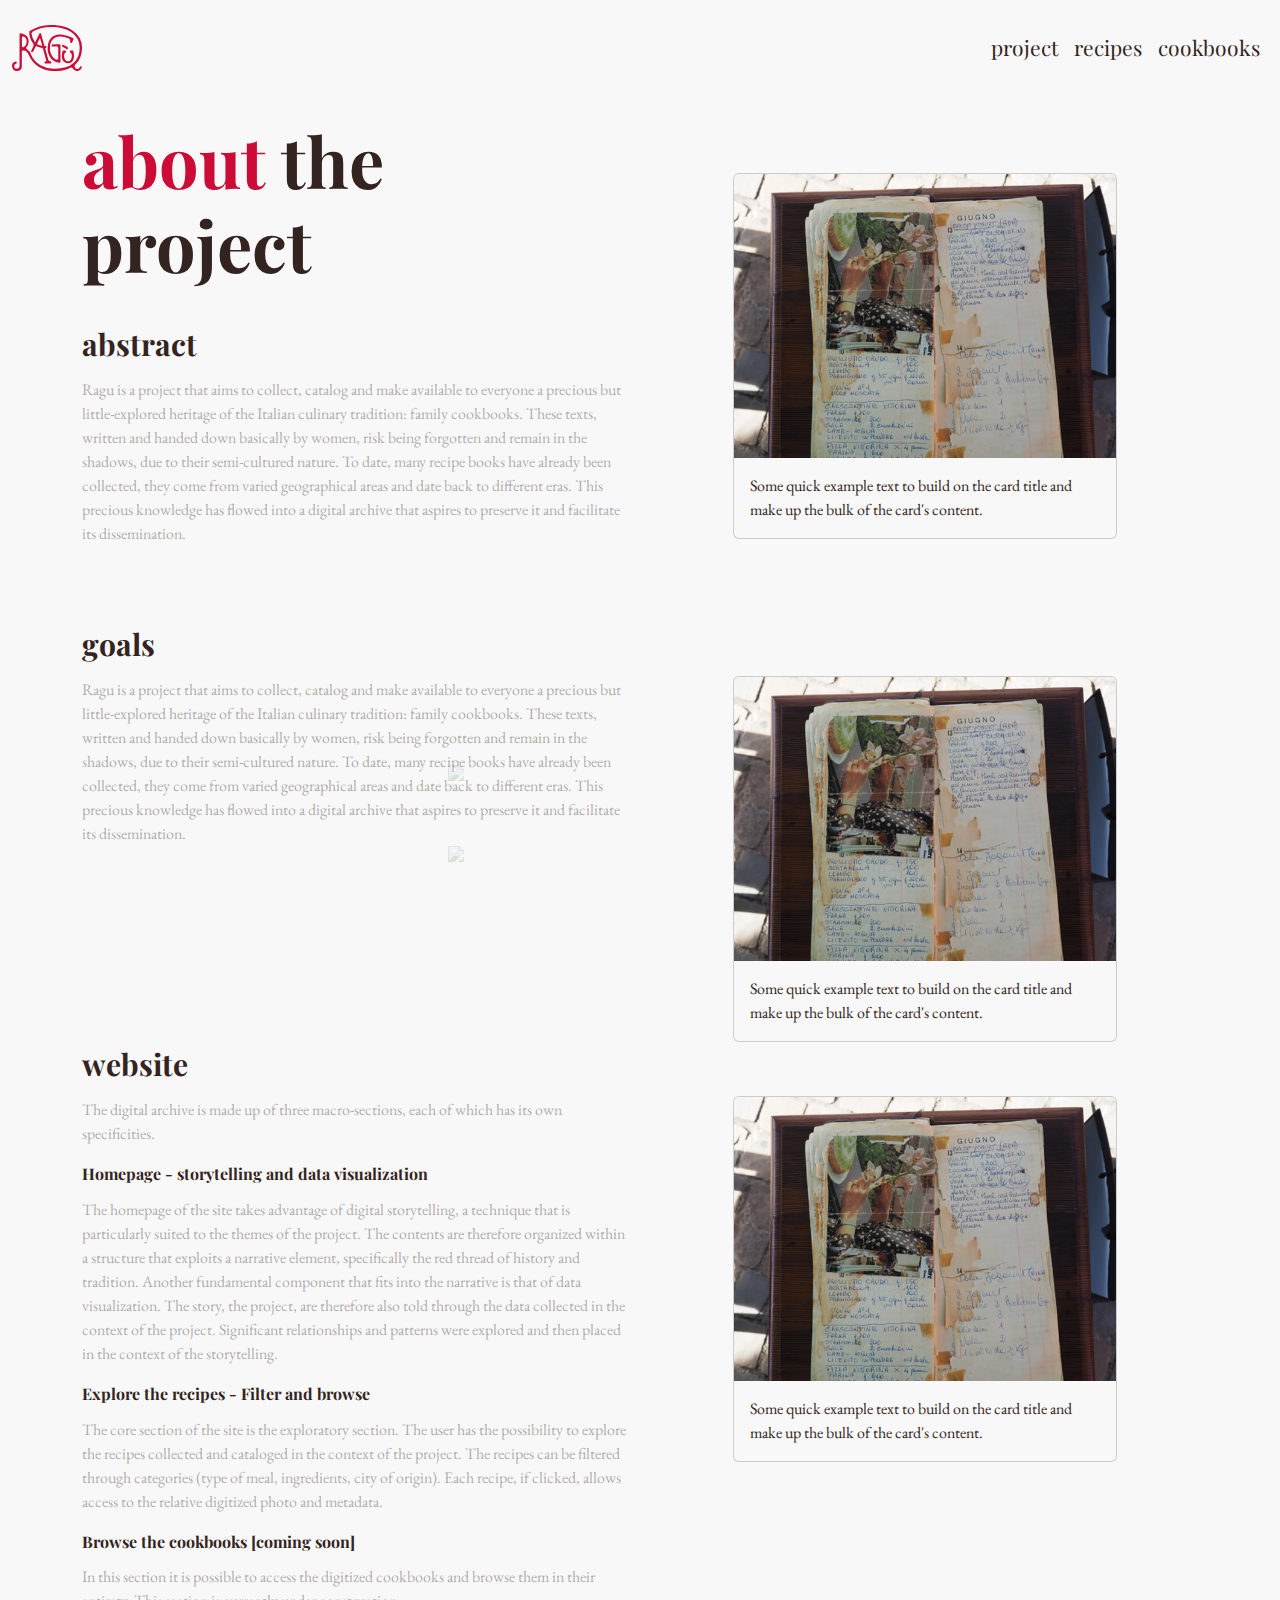
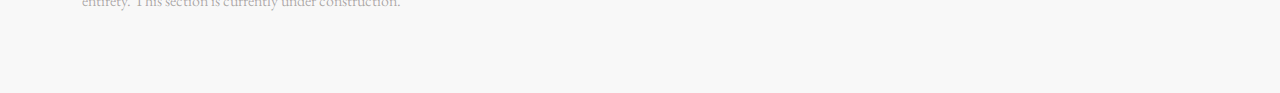
==== html/about.html @ 9c7a8429 "percorsi corretti" ====
<!DOCTYPE html>
<html lang="en">

<head>
    <meta charset="UTF-8">
    <meta http-equiv="X-UA-Compatible" content="IE=edge">
    <meta name="viewport" content="width=device-width, initial-scale=1.0">
    <title>Ragu - Reti e Archivi del Gusto</title>
    <link rel="stylesheet" href="https://cdnjs.cloudflare.com/ajax/libs/font-awesome/6.3.0/css/all.min.css">
    <link rel="stylesheet" href="../css/bootstrap.min.css">
    <link rel="stylesheet" href="../css/style.css">
    <script src="/script/bootstrap.min.js"></script>
    <script src="https://cdn.amcharts.com/lib/5/index.js"></script>
    <script src="https://cdn.amcharts.com/lib/5/xy.js"></script>
    <script src="https://cdn.amcharts.com/lib/5/themes/Animated.js"></script>
    <script src="https://cdn.amcharts.com/lib/5/percent.js"></script>
    <script src="https://cdn.amcharts.com/lib/5/hierarchy.js"></script>
    <script src="https://cdn.amcharts.com/lib/5/map.js"></script>
    <script src="https://cdn.amcharts.com/lib/5/geodata/worldLow.js"></script>
    <script src="https://www.amcharts.com/lib/4/core.js"></script>
    <script src="https://www.amcharts.com/lib/4/maps.js"></script>
    <script src="https://www.amcharts.com/lib/4/geodata/worldLow.js"></script>
    <script src="https://www.amcharts.com/lib/4/themes/animated.js"></script>
    <script src="https://code.jquery.com/jquery-3.3.1.min.js"></script>





</head>

<body>
    <header>
        <div class="container-fluid p-0">
            <nav class="navbar navbar-expand-lg ">
                <div class="container-fluid">
                    <a class="navbar-brand" href="../index.html"><img src="../photos/ragu_logo.svg"
                            style="width:70px;"></a>
                    <button class="navbar-toggler" type="button" data-bs-toggle="collapse" data-bs-target="#navbarNav"
                        aria-controls="navbarNav" aria-expanded="false" aria-label="Toggle navigation">
                        <span class="navbar-toggler-icon"></span>
                    </button>

                    <div class="collapse navbar-collapse justify-content-end" id="navbarNav">
                        <ul class="navbar-nav mr-auto">
                            <li class="nav-item">
                                <a class="nav-link" href="../html/about.html">project</a>
                            </li>
                            <li class="nav-item">
                                <a class="nav-link" href="../html/recipes.html">recipes</a>
                            </li>
                            <li class="nav-item">
                                <a class="nav-link" href="../html/cookbooks.html">cookbooks</a>
                            </li>
                        </ul>
                    </div>
                </div>
            </nav>
        </div>
    </header>

    <section id="dishes" class="section_about1">
        <div class="container text-left">
            <div class="row">
                <img id="macchia_dishes" src="photos/macchia_dishes.svg">
                <div class="col-xl-6 col-md-12 col-sm-12 text-dishes">
                    <h6 id="h6_about"><span class="red-highlight italic">about</span>
                        the project
                    </h6>
                    <h7 id="h7_about">abstract</h7>
                    <div class="par par-ingredients-4">

                        <p id="about_p" class="reveal">Ragu is a project that aims to collect, catalog and make
                            available to everyone
                            a precious but little-explored heritage of the Italian culinary tradition: family cookbooks.
                            These texts, written and handed down basically by women, risk being forgotten and remain in
                            the shadows, due to their semi-cultured nature. To date, many recipe books have already been
                            collected, they come from varied geographical areas and date back to different eras. This
                            precious knowledge has flowed into a digital archive that aspires to preserve it and
                            facilitate its dissemination.</p>

                    </div>

                </div>
                <div class="col-xl-6 col-md-12 col-sm-12 dishes-title">
                    <div class="card" style="width: 24rem;">
                        <img class="card-img-top" src="../photos/scatolone_about.png" alt="Card image cap">
                        <div class="card-body">
                            <p class="card-text">Some quick example text to build on the card title and make up the bulk
                                of the card's content.</p>
                        </div>
                    </div>
                    <img id="macchia_woman" src="photos/macchia_woman.svg">
                    <img id="macchia_fine" src="photos/macchia_fine.svg">
                </div>
            </div>
        </div>
    </section>

    <section id="section_about2" class="section_about2">
        <div class="container text-left">
            <div class="row">
                <img id="macchia_dishes" src="photos/macchia_dishes.svg">
                <div class="col-xl-6 col-md-12 col-sm-12 text-dishes">
                    <h7 id="h7_about">goals</h7>
                    <div class="par par-ingredients-4">

                        <p id="about_p" class="reveal">Ragu is a project that aims to collect, catalog and make
                            available to everyone
                            a precious but little-explored heritage of the Italian culinary tradition: family cookbooks.
                            These texts, written and handed down basically by women, risk being forgotten and remain in
                            the shadows, due to their semi-cultured nature. To date, many recipe books have already been
                            collected, they come from varied geographical areas and date back to different eras. This
                            precious knowledge has flowed into a digital archive that aspires to preserve it and
                            facilitate its dissemination.</p>


                    </div>

                </div>
                <div class="col-xl-6 col-md-12 col-sm-12 dishes-title">
                    <div class="card" style="width: 24rem;">
                        <img class="card-img-top" src="../photos/scatolone_about.png" alt="Card image cap">
                        <div class="card-body">
                            <p class="card-text">Some quick example text to build on the card title and make up the bulk
                                of the card's content.</p>
                        </div>
                    </div>
                    <img id="macchia_woman" src="photos/macchia_woman.svg">
                    <img id="macchia_fine" src="photos/macchia_fine.svg">
                </div>
            </div>
        </div>
    </section>

    <section id="section_about3" class="section_about3">
        <div class="container text-left">
            <div class="row">
                <img id="macchia_dishes" src="photos/macchia_dishes.svg">
                <div class="col-xl-6 col-md-12 col-sm-12 text-dishes">
                    <h7 id="h7_about">website</h7>
                    <div class="par par-ingredients-4">
                        <p id="about_p" class="reveal">The digital archive is made up of three macro-sections, each of
                            which has its own specificities.</p>
                        <h7 id="h7_par">Homepage - storytelling and data visualization
                        </h7>
                        <p id="about_p" class="reveal">The homepage of the site takes advantage of digital storytelling,
                            a technique that is particularly suited to the themes of the project. The contents are
                            therefore organized within a structure that exploits a narrative element, specifically the
                            red thread of history and tradition. Another fundamental component that fits into the
                            narrative is that of data visualization. The story, the project, are therefore also told
                            through the data collected in the context of the project. Significant relationships and
                            patterns were explored and then placed in the context of the storytelling.
                        </p>
                        <h7 id="h7_par">Explore the recipes - Filter and browse

                        </h7>
                        <p id="about_p" class="reveal">The core section of the site is the exploratory section. The user
                            has the possibility to explore the recipes collected and cataloged in the context of the
                            project. The recipes can be filtered through categories (type of meal, ingredients, city of
                            origin). Each recipe, if clicked, allows access to the relative digitized photo and
                            metadata.


                        </p>
                        <h7 id="h7_par">Browse the cookbooks [coming soon]

                        </h7>
                        <p id="about_p" class="reveal">In this section it is possible to access the digitized cookbooks
                            and browse them in their entirety. This section is currently under construction.
                        </p>
                    </div>

                </div>
                <div class="col-xl-6 col-md-12 col-sm-12 dishes-title">
                    <div class="card" style="width: 24rem;">
                        <img class="card-img-top" src="../photos/scatolone_about.png" alt="Card image cap">
                        <div class="card-body">
                            <p class="card-text">Some quick example text to build on the card title and make up the bulk
                                of the card's content.</p>
                        </div>
                    </div>
                    <img id="macchia_woman" src="photos/macchia_woman.svg">
                    <img id="macchia_fine" src="photos/macchia_fine.svg">
                </div>
            </div>
        </div>
    </section>



</body>

</html>
---- css/style.css ----
@font-face {
    font-family: "Playfair";
    src: url(../fonts/PlayfairDisplay-VariableFont_wght.ttf);
}

@font-face {
    font-family: "Garamond";
    src: url(../fonts/EBGaramond-VariableFont_wght.ttf);
}




* {
    box-sizing: border-box;
}


/* root, header, body */

header,
section {
    overflow-x: hidden;
}

:root {
    --colorbg: #f8f8f8;
    --base-text: #332421;
    --red-text: #cc0b36;
    --light-grey: #949494;
}

body {
    background-color: var(--colorbg);
    overflow-x: hidden;
}

a#expl_brow {
    font-family: "Playfair";
    text-decoration: none;
    font-size: 70px;
    color: var(--base-text);
    font-weight: bolder;
    line-height: 1;
    cursor: pointer;
    z-index: 10000;
}

a#expl_brow:hover {
    color: var(--red-text);

}

li#expl {

    text-align: right;
}

li#expl.explore_class {
    padding-bottom: 20%;

}


/* Cookbooks and recipes images/buttons on the right */

.img-cokbooks-recipes .cookbooks {
    width: 60%;
    display: flex;
    flex-direction: column;
    padding-bottom: 25%;
    transition: transform .2s;
    animation: fadeInRight 1.5s ease-in-out;
}

.img-cokbooks-recipes .cookbooks:hover {
    transform: scale(1.1);
}

.img-cokbooks-recipes .recipes {
    width: 56%;
    right: 25%;
    flex-direction: column;
    padding-bottom: 25%;
    transition: transform .2s;
    display: flex;
    margin-left: 4%;
    animation: fadeInRight 1.5s ease-in-out;
}

.img-cokbooks-recipes .recipes:hover {
    transform: scale(1.1);
}

.img-cokbooks-recipes {

    padding-top: 20%;
    position: absolute;
    left: 91%;
    z-index: 1001;

}

@keyframes fadeInRight {
    from {
        opacity: 0;
        transform: translateX(600px);
    }

    to {
        opacity: 1;
    }
}

@keyframes fadeInLeft {
    0% {
        opacity: 0;
        transform: translateX(-600px);
    }

    100% {
        opacity: 1;
        transform: translateX(0);
    }
}

#chartdiv {
    width: 100%;
    height: 500px;
    font-size: 9px;
    background-color: #f8f8f8;
    border: 1px solid #332421;


}

.reveal .chart_pos {
    padding-top: 10%;
}

#chart-par {
    padding-top: 5%;
    color: #cc0b36;
    opacity: 0.3;
}

#chartdiv_ingredients {
    width: 100%;
    height: 500px;
    font-size: 12px;
    /*background-color: #f8f8f8;*/
    /*border: 1px solid #cc0b36;*/




}

#chartdiv_pie {
    width: 80%;
    height: 300px;
    font-size: 12px;
    padding: 10%;


}



#chartdiv_map {
    width: 100%;
    background-color: #f8f8f8;
    height: 500px;
    overflow: hidden;
    border: 1px solid #332421;
    z-index: 1001;
    font-size: 12px;

}


canvas {
    z-index: 1001;

}

*/
/*red line and containers properties to allow the svg line scrolling */

.wrapper {
    position: relative;
}

.line-container {
    padding-top: 48%;
    width: 100%;
    height: 100%;
    opacity: 60%;
    text-align: center;

}

.whole-text {
    position: absolute;
    width: 100%;
    height: auto;
    top: 0;
    left: 0;
    z-index: 1001;
}

/* Horizontal Navbar */


.navbar-expand-lg .navbar-nav .nav-link {
    font-family: "Playfair";
    font-size: 21px;
    color: var(--base-text);
}

.navbar-expand-lg .navbar-nav .nav-link:hover {
    font-family: "Playfair";
    font-size: 21px;
    color: var(--red-text);
}

.navbar>.container,
.navbar>.container-fluid,
.navbar>.container-lg,
.navbar>.container-md,
.navbar>.container-sm,
.navbar>.container-xl,
.navbar>.container-xxl {
    position: fixed;
    padding-top: 5em;
    background-color: var(--colorbg);
    z-index: 1002;
}




/* H1, H2, H3, red highlight on titles*/

.h1,
h1 {
    font-family: "Playfair";
    font-size: 100px;
    color: var(--base-text);
    padding-top: 45vh;
    font-weight: bolder;
}

.h1,
h1 .red-highlight {

    color: var(--red-text);

}

.h2,
h2 {
    font-family: "Playfair";
    font-size: 26px;
    color: var(--base-text);
    font-weight: lighter;
    line-height: 1.6;
    padding-bottom: 5%;
}

.h2,
h2 .red-highlight {
    color: var(--red-text);
}

.h3,
h3 {
    font-family: "Playfair";
    font-size: 140%;
    color: var(--base-text);

    font-weight: lighter;
    line-height: 1.6;
}

.h3,
h3 .red-highlight {
    font-family: "Playfair";
    color: var(--red-text);
}

.h6,
h6 .red-highlight {

    color: var(--red-text);

}

ul,
#list_expl {

    list-style-type: none;
    padding-left: 30%;

}




/* Sections */

.home-title {
    padding-bottom: 25%;
}

h1#fadein.comingsoon.fade-in {
    font-size: 200px;
    line-height: 0.6 !important;
    padding: none;
}



#sections {
    transition: margin-left .5s;
}

.text {
    padding-top: 200px;
}

.par {
    font-family: "Garamond";
    color: #1e110f5c;
    font-size: 100%;
}



#sections #sections-opacity .section {
    padding-bottom: 25% !important;
}



#word1,
#word2,
#word3 {
    margin: 3%;
    font-size: 30px;
    font-weight: lighter;
}



/* Counters */


.c-no {
    height: 150px;
}



.counter-Txt {
    text-align: center;
    font-size: 25px;
    font-family: "Playfair";
    color: #cc0b36;

}

.counter-Txt span {
    display: block;
    font-size: 60px;
    color: #cc0b36;

}

@media(min-width:320px) and (max-width:767px) {

    input[type="checkbox"] {
        border: 0.75px solid #332421 !important;
        transform: translateY(-0.075em);
        border-radius: none !important;
        display: inline-flex;
        place-content: center;
    }


    input[type="checkbox"]::before {
        content: "";
        width: 0.65em;
        height: 0.65em;
        transform: scale(0);
        transition: 120ms transform ease-in-out;

    }

    input[type="checkbox"]:checked::before {
        transform: scale(1) !important;
    }

    input[type="checkbox"]::before {
        background-color: #332421;
    }

    label {
        padding-left: 3%;
        vertical-align: center;
    }


    .c-no {
        height: 100%;
    }

    .counter-Txt {
        margin-top: 35px;
    }

    .margin-bot-35 {
        margin-bottom: 35px;
    }
}

#intro #macchia-caffe {
    width: 30%;
    position: absolute;
    top: 12%;
    left: 35%;
    opacity: 8%;
}

#macchia {
    width: 30%;
    position: absolute;
    top: 20%;
    right: 5%;
    opacity: 8%;
}

#macchia_titolo {
    width: 30%;
    position: absolute;
    top: 35%;
    left: 5%;
    opacity: 8%;
}

#macchia_discover {
    width: 30%;
    position: absolute;
    top: 1%;
    left: 27%;
    opacity: 8%;
    z-index: -1;
}

#macchia_pagina {
    width: 30%;
    position: absolute;
    top: 47%;
    right: 7%;
    opacity: 8%;
    z-index: -1;
}

#macchia_tre {
    width: 30%;
    position: absolute;
    top: 61%;
    left: 7%;
    opacity: 8%;
    z-index: -1;
}

#macchia_dishes {
    width: 30%;
    position: absolute;
    top: 76%;
    right: 7%;
    opacity: 8%;
    z-index: -1;
}

#macchia_woman {
    width: 30%;
    position: absolute;
    top: 85%;
    left: 35%;
    opacity: 8%;
    z-index: -1;
}

#macchia_fine {
    width: 20%;
    position: absolute;
    top: 94%;
    left: 35%;
    opacity: 8%;
    z-index: -1;
}

#dishes_img {
    width: 100%;
}





#first-drawing {
    width: 25%;
    position: absolute;
    top: 90%;
    left: -5%;

}

#second-drawing {
    width: 15%;
    position: relative;
    left: 18%;
    bottom: 60px;
}


#side-drawing {
    width: 20%;
    position: absolute;
    bottom: 58%;
    left: 42%;

}

#dressing-drawing {
    width: 20%;
    position: absolute;
    left: 70%;
    top: 80%;


}

#sauce-drawing {
    width: 18%;
    position: absolute;
    left: 60%;
    top: 45%;
}

#dessert-drawing {
    width: 25%;
    position: absolute;
    left: 60%;
    top: 150%;

}

#beverage-drawing {
    width: 28%;
    position: absolute;
    top: 90%;
    right: 35%;

}




.reveal {
    opacity: 1;
}

/*Sidebar */

#sidebar {
    height: 100%;
    width: 0;
    position: fixed;
    z-index: 10000;
    top: 15%;
    left: 0;
    background-color: none;
    overflow-x: hidden;
    transition: 0.5s;
    padding-top: 60px;
}

#sidebar a {
    padding: 8px 8px 8px 32px;
    text-decoration: none;
    font-family: "Playfair";
    font-size: 40px;
    color: var(--red-text);
    display: block;
    transition: 0.3s;
}

#sidebar a:hover {
    color: var(--base-text);
}

#sidebar .sidebar-menu .closebtn {
    position: absolute;
    top: 0;
    right: 25px;
    font-size: 36px;
    margin-left: 50px;
}

#img-sidebar img {
    width: 3%;
    bottom: 3%;
    left: 1%;
    position: fixed;
    animation: fadeInLeft 1.5s ease-in-out;
    z-index: 1001;

}

/*footer*/



a,
a:hover,
a:focus,
a:active {
    text-decoration: none;
    outline: none;
}

a,
a:active,
a:focus {
    color: var(--base-text);
    text-decoration: none;
    transition-timing-function: ease-in-out;
    -ms-transition-timing-function: ease-in-out;
    -moz-transition-timing-function: ease-in-out;
    -webkit-transition-timing-function: ease-in-out;
    -o-transition-timing-function: ease-in-out;
    transition-duration: .2s;
    -ms-transition-duration: .2s;
    -moz-transition-duration: .2s;
    -webkit-transition-duration: .2s;
    -o-transition-duration: .2s;
}

ul {
    margin: 0;
    padding: 0;
    list-style: none;
}

img {
    max-width: 100%;
    height: auto;
}

section {
    padding: 60px 0;
    /* min-height: 100vh;*/
}





.footer {
    background-color: #cc0b3527;
    padding-top: 80px;
    padding-bottom: 80px;
    box-shadow: rgba(0, 0, 0, 0.19) 0px 10px 20px, rgba(0, 0, 0, 0.23) 0px 6px 6px;
    z-index: 100003;
}




@media only screen and (max-width:768px) {
    .single_footer {
        margin-bottom: 30px;
    }
}

section#ingredients2.section {
    margin-bottom: 60px;
    /* min-height: 100vh;*/
}

section#dishes.section {
    margin-bottom: 80px;
    /* min-height: 100vh;*/
}

.single_footer h4 {
    color: #332421;
    font-family: "Playfair";
    margin-bottom: 25px;
    text-transform: uppercase;
    font-size: 18px;
}

.single_footer h4#title-footer {

    text-transform: none;
    font-weight: bold;
}

.single_footer h4::after {
    content: "";
    display: block;
    height: 2px;
    width: 40px;
    background: #332421;
    margin-top: 20px;
}



.single_footer ul {
    margin: 0;
    padding: 0;
    list-style: none;
}

.single_footer ul #doi {
    margin: 0;
    padding: 0;
    line-height: 36px;

}


.single_footer ul li a {
    color: #332421;
    -webkit-transition: all 0.3s ease 0s;
    transition: all 0.3s ease 0s;
    line-height: 36px;
    font-size: 14px;
}

.single_footer ul li a:hover {
    color: #f8f8f8;
}






/* Animations */


.fade-in {
    animation: fadeIn 4s;
}

/* Filters + Index */

#filter-sidebar-heading {
    padding: 2%;
    color: var(--red-text);
    font-weight: bold;
    margin-bottom: 0;
    font-size: 1.7em;
    border-bottom: 2px solid var(--red-text);
}

#filter-sidebar-heading2 {
    padding: 2%;
    color: var(--red-text);
    font-weight: bold;
    margin-bottom: 0;
    font-size: 1.7em;
    border-bottom: 2px solid var(--red-text);
}

section.filter-item-inner {
    padding: 0;
    /* min-height: 100vh;*/
}

h3#h3-compactlist {
    margin-top: 8%;
    margin-bottom: 3%;
    font-size: 18px;
    font-weight: bold;
}

#filter-sidebar {
    float: left;
    width: 25%;
    box-shadow: 5px 10px 18px #888888;
    margin-top: 7%;
    left: 2%;
    padding: 1% 3% 1% 3%;
    position: fixed;
}

div #category {
    overflow-y: scroll;
    height: 100px;
}

div #ingredient {
    overflow-y: scroll;
    height: 100px;
}

div #provenance {
    overflow-y: scroll;
    height: 100px;
}

.btn-light {
    background-color: #cc0b3516;
    border: 1px solid #cc0b3516;
    color: #cc0b36;
    border-radius: 0%;
    text-align: center;
    font-family: "Playfair";
    font-size: 12px;
    margin-top: 5%;
    font-weight: bold;


}

.btn-light:hover {
    background-color: #cc0b36;
}

#btn-compactlist {

    background-color: #8bb0a878;
    border: 1px solid #8bb0a8;
    color: #332421;
    border-radius: 0%;
    text-align: center;
    font-family: "Playfair";
    font-size: 12px;
    margin-top: 5%;
    font-weight: bold;

}

select,
textarea {
    max-width: 100%;
    padding: 0;
    margin: 0;
    font-family: "Playfair";
}


input[type="checkbox"] {
    -webkit-appearance: none;
    border: 1px solid #332421;
    transform: translateY(-0.075em);
    display: inline-flex;
    place-content: center;
}


input[type="checkbox"]::before {
    content: "";
    width: 0.65em;
    height: 0.65em;
    transform: scale(0);
    transition: 120ms transform ease-in-out;

}

input[type="checkbox"]:checked::before {
    transform: scale(0.8);
}

input[type="checkbox"]::before {
    background-color: #332421;
}

label {
    padding-left: 3%;
    vertical-align: center;
}

#list-recipes-filter {
    list-style: circle;
    margin: 2%;
    font-size: 16px;
    font-family: "Garamond";
}

#breadcrumbs-div {
    margin-top: 20%;
    padding: 5%;
    border: 1px solid #33242145;
    background-color: #f8f8f883;
}



#b-place,
#b-ingr,
#b-cat {
    font-size: 12px;
    font-family: "Garamond";
    font-weight: bold;
}

.icon-list {
    font-size: 12px;
    margin-left: 2%;
}



#b-info {
    font-weight: normal;
    font-size: 12px;
    font-family: "Garamond";
    margin-top: 10%;
    border-top: 1px solid #33242145;
    border-bottom: 1px solid #33242145;


}

#b-ingr-span,
#b-place-span,
#b-cat-span {
    font-weight: normal;
    font-style: italic;

}



/*#breadcrumbs {
    margin-top: 10%;
}

#bread_with {
    font-size: 14px;
    font-family: "Garamond";

}*/

#list-recipes-filter a:hover {
    color: #cc0b36;

}

#list-recipes-filter:hover {
    color: #cc0b36;
}

.cf:before,
.cf:after {
    content: " ";
    display: table;
}

.cf:after {
    clear: both;
}

.cf {
    *zoom: 1;
}


/* inline block */

.ib {
    display: -moz-inline-stack;
    display: inline-block;
    zoom: 1;
    *display: inline;
    vertical-align: top;
}

.ib-m {
    display: -moz-inline-stack;
    display: inline-block;
    zoom: 1;
    *display: inline;
    vertical-align: middle;
}


/* ul-reset */

.ul-reset {
    padding-left: 0;
    margin-top: 0;
    margin-bottom: 0;
    list-style: none;
}



.filter-item-inner {
    border-bottom: 1px solid #33242161;
}

.filter-item-inner-heading {
    position: relative;
    padding: 10px;
    padding-right: 30px;
    margin-top: 0;
    margin-bottom: 0;
    font-size: 1em;
    cursor: pointer;
    font-weight: bold;
}

.filter-item-inner-heading.minus:after,
.filter-item-inner-heading.plus:after {
    position: absolute;
    top: 33%;
    right: 7.5%;
    font-size: .6em;
}

.filter-item-inner-heading.minus:after {
    content: "▲";
}

.filter-item-inner-heading.plus:after {
    content: "▼";
}

.filter-attribute-list {
    overflow: hidden;
}

.filter-attribute-list-inner {
    padding: 0 10px 15px;
}

.filter-attribute-item {
    padding-left: 10px;
    margin-top: 5px;
    color: var(--base-text);
    font-family: "Garamond";
}

.filter-attribute-item:first-child {
    margin-top: 0;
}




.letter-container .letter_space,
ol {
    font-family: "Playfair";
    font-size: 70px;
    color: var(--red-text);
    padding-top: 10vh;
    font-weight: bolder;
    cursor: default;

}

.letter-container .letter_space,
ol,
.index_letters {
    border-bottom: 1px solid;
}

#letter-container a {
    font-size: 20px;
    font-weight: lighter;
    display: block;
    padding-left: 5px;
    margin-top: 5px;
    color: var(--base-text);
    font-family: "Garamond";
    text-decoration: none;
}

#letter-container a:hover {
    font-size: 20px;
    padding-left: 10px;
    margin-top: 5px;
    color: var(--red-text);
    font-family: "Garamond";
    text-decoration: none;
    cursor: pointer;
}

.modal-fullscreen .modal-body {
    overflow-y: auto;
    background-color: #e9dfe1
}

.modal-header .btn-close {
    box-shadow: none;

}

img,
#recipe-img {
    width: 70%;
}

#serves-bold {
    font-weight: bold;
}

#preparation-bold {
    font-weight: bold;
}

#cooking-bold {
    font-weight: bold;
}

#about-recipe,
.h2 {
    color: var(--red-text);
    font-size: 38px;
    padding: 0px 0px 0px;
    margin: 0px 0px 0px;
    font-weight: bolder;
    padding-bottom: 5%;

}

.modal-fullscreen .modal-footer,
.modal-fullscreen .modal-header {
    border-radius: 0;
    border-bottom: 1px solid #332421;
    background-color: #e7daca77;

}


#recipe-title,
.h3 {
    font-weight: bolder;
    font-size: 24px;
    line-height: normal;
    padding: 0px 0px 0px;
    margin: 0px 0px 0px;

}


#recipe-subtitle,
#recipe-info,
.h4 {
    font-family: "Playfair";
    font-size: 14px;
    padding-bottom: 4%;
    color: var(--base-text);
    font-weight: lighter;
    /*border-bottom: 1px solid var(--base-text);*/

}

#recipe-container #container-recipe {
    box-shadow: 5px 10px 18px #888888;
    padding: 2% 8% 8% 8%;
    margin-top: 15%;
    margin-right: 10%;
    background-color: #e7daca77;
    ;
    border: 1px solid #332421;
}

#recipe-image {
    text-align: center;
}


#recipe-serves,
#recipe-preparation,
#recipe-cooking,
.h5 {

    font-family: "Playfair";
    font-size: 14px;
    color: var(--base-text);
    font-weight: lighter;
    text-align: center;
    line-height: 1.4;



}



.data-bold {
    font-weight: bold;
}

.data-italic {
    font-style: italic;
}

#ingr-header,
.h5 {
    font-weight: bold;
    font-size: 14px;
    font-family: "Playfair";
    padding-top: 5%;
}

#cook-header,
.h5 {
    font-weight: bold;
    font-size: 14px;
    font-family: "Playfair";
    padding-top: 5%;
}

.info-recipe {
    border-bottom: 1px solid var(--base-text);
    border-top: 1px solid var(--base-text);
    padding-top: 1%;
    text-align: center;
}

#recipe-ingr {
    padding: 2%;
    text-align: center;
}

#ingr-list,
ul {
    font-family: "Playfair";
    list-style-type: disc;
}

ul#ingr-list {
    column-count: 2;
    list-style-type: circle;


}

ul#cook-list {
    column-count: 2;
    list-style-type: circle;


}

#recipe-cook {
    padding: 2%;
    text-align: center;
}



#modal_header_z {
    z-index: 10000 !important;
}

b {
    font-weight: bold;
}

#cook-list,
ul {
    font-family: "Playfair";
    font-size: 14px;


}

#recipe-ingr-photo {
    width: 30%;
}

#recipe-cook-photo {
    width: 25%;
}

.ingredients-recipe {
    border-bottom: 1px solid var(--base-text);
    padding-top: 4%;
    justify-content: center !important;
    padding-bottom: 4%;
}

.cooking-procedure-recipe {
    border-bottom: 1px solid var(--base-text);
    padding-top: 4%;
}



#forgotten-box-img {
    display: none;
}

.section_about1 {
    padding-top: 8%;
}

#section_about2 {
    padding: 0 !important;
}

#section_about3 {
    padding: 0 !important;
    margin-bottom: 5%;
}

#h6_about {
    font-family: "Playfair";
    font-size: 70px;
    color: var(--base-text);
    font-weight: bolder;
    text-align: left;
    padding-bottom: 5%;
}

#h7_about {
    font-family: "Playfair";
    font-size: 30px;
    color: var(--base-text);
    font-weight: bolder;
    text-align: left;
    padding-bottom: 5%;
}

#h7_par {
    font-family: "Playfair";
    font-size: 16px;
    color: var(--base-text);
    font-weight: bolder;
    text-align: left;
    padding-bottom: 5%;
}

#about_p {
    margin-top: 2%;
}

.card {
    width: 28rem;
    margin: auto;
    margin-top: 10%;
    font-family: "Garamond";
    background-color: #f8f8f8;
    color: #332421;
}

/* Keyframes */


@keyframes fadeIn {
    0% {
        opacity: 0;
    }

    100% {
        opacity: 1;
    }
}

@media(min-width:320px) and (max-width:767px) {

    .col-6 {
        flex: 0 0 auto;
        width: 100% !important;
    }

    .img-cokbooks-recipes {
        display: none;
    }

    .navbar-toggler {
        border: none;
        width: 5em;
        box-shadow: none;
    }

    .navbar-toggler-icon {
        width: 2em;
        border: none;
        box-shadow: none !important;
    }


    .h1,
    h1 {
        font-family: "Playfair";
        font-size: 100px;
        color: var(--base-text);
        padding-top: 30vh;
        font-weight: bolder;
        font-size: 70px;
        text-align: right;
        padding-bottom: 20vh;
    }

    .navbar-toggler:focus,
    .navbar-toggler:active,
    .navbar-toggler-icon:focus {
        outline: none;
        box-shadow: none;
    }

    #img-sidebar img {
        width: 10%;
        bottom: 3%;
        left: 5%;
        position: fixed;
        animation: fadeInLeft 1.5s ease-in-out;
    }

    #word1,
    #word2,
    #word3 {
        margin: 3%;
        font-size: 20px;
        font-weight: lighter;
        text-align: left;
    }

    p {
        margin-top: 0;
        margin-bottom: 1rem;
        font-size: 15px;
    }

    .h2,
    h2 {
        font-family: "Playfair";
        font-size: 18px;
        color: var(--base-text);
        font-weight: lighter;
        line-height: 1.6;
        padding-bottom: 7%;
    }

    #forgotten-box-img {
        display: block;
        width: 50%;
    }

    header,
    section {
        overflow-x: hidden;
        padding: 4%;
    }

    #forgotten-box-img {
        display: block;
        width: 50%;
        margin: 10% 0 0 25%;
    }

    #chartdiv_map {
        width: 100%;
        height: 300px;
        overflow: hidden;
        margin-top: 10%;
        border: 1px solid #332421;
        z-index: 1001;
        font-size: 12px;
    }



    #chartdiv_ingredients {
        width: 100%;
        height: 300px;
        font-size: 12px;
    }

    #chartdiv_pie {
        width: 100%;
        height: 160px;
        font-size: 12px;
        padding: 10%;
    }

    #navbarNav .icon-bar:nth-of-type(1) {
        -webkit-transform: rotate(45deg);
        -ms-transform: rotate(45deg);
        transform: rotate(45deg);
        -webkit-transform-origin: 10% 10%;
        -ms-transform-origin: 10% 10%;
        transform-origin: 10% 10%;
    }

    #chartdiv {
        width: 100%;
        height: 300px;
        font-size: 9px;
        border: 1px solid #332421;
    }

    #filter-sidebar {
        /* float: left; */
        width: 80%;
        box-shadow: 5px 10px 18px #888888;
        margin-top: 30%;
        left: 2%;
        position: static;
        padding: 4% 6% 4% 6%;
        margin: 25% 11% 2%;
    }

    #list-recipes-filter {
        list-style: disc;
        margin: 2%;
        font-size: 16px;
        font-family: "Garamond";
    }

    .letter-container .letter_space,
    ol,
    .index_letters {
        border-bottom: 1px solid;
        font-size: 40px;
    }

    #letter-container a {
        font-size: 16px;
        font-weight: lighter;
        display: block;
        padding-left: 5px;
        margin-top: 5px;
        color: var(--base-text);
        font-family: "Garamond";
        text-decoration: none;
    }

    #letter_space {
        padding: 5%;
    }

    #filter-sidebar-heading {
        padding: 2%;
        color: var(--red-text);
        font-weight: bold;
        margin-bottom: 0;
        font-size: 1.5em;
        border-bottom: 2px solid var(--red-text);
    }

    .text {
        padding-top: 50px;
    }

    #img-dishes {
        padding-top: 10%;
        z-index: 1001;
        overflow-y: hidden;

    }

    a#expl_brow {
        font-family: "Playfair";
        text-decoration: none;
        font-size: 40px;
        color: var(--base-text);
        font-weight: bolder;
        line-height: 1;
        cursor: pointer;
        z-index: 10000;
    }

    li#expl.explore_class {
        padding-bottom: 8%;
    }

    .navbar>.container,
    .navbar>.container-fluid,
    .navbar>.container-lg,
    .navbar>.container-md,
    .navbar>.container-sm,
    .navbar>.container-xl,
    .navbar>.container-xxl {
        position: fixed;
        padding-top: 5em;
        background-color: var(--colorbg);
        z-index: 1002;
        left: 0;

    }

    .navbar-expand-lg .navbar-nav .nav-link {
        font-family: "Playfair";
        font-size: 14px;
        color: var(--base-text);
        text-align: right;
        padding-right: 30px;
    }

    #navbarNav .nav-link {
        padding: none;
        line-height: 0.5;
    }

    #sidebar a {
        padding: 8px 8px 8px 32px;
        text-decoration: none;
        font-family: "Playfair";
        font-size: 30px;
        color: var(--red-text);
        display: block;
        transition: 0.3s;
    }

    #recipe-image {
        margin-top: 8%;
        justify-content: center;
        position: relative;
        text-align: center;
        margin: auto;
    }

    #recipe-container #container-recipe {
        box-shadow: 5px 10px 18px #888888;
        padding: 2% 8% 8% 8%;
        margin-top: 15%;
        margin: auto;
        background-color: #e7daca77;
        border: 1px solid #332421;
    }

    #recipe-subtitle,
    #recipe-info,
    .h4 {
        font-family: "Playfair";
        font-size: 10px;
        padding-bottom: 4%;
        color: var(--base-text);
        font-weight: lighter;
        /* border-bottom: 1px solid var(--base-text); */
    }

    #about-recipe,
    .h2 {
        color: var(--red-text);
        font-size: 28px;
        padding: 0px 0px 0px;
        margin: 0px 0px 0px;
        font-weight: bolder;
        padding-bottom: 5%;
    }

    #recipe-title,
    .h3 {
        font-weight: bolder;
        font-size: 18px;
        line-height: normal;
        padding: 0px 0px 0px;
        margin: 0px 0px 0px;
    }

    #recipe-serves,
    #recipe-preparation,
    #recipe-cooking,
    .h5 {
        font-family: "Playfair";
        font-size: 12px;
        color: var(--base-text);
        font-weight: lighter;
        text-align: center;
        line-height: 1.2;
    }

    #ingr-header,
    .h5 {
        font-weight: bold;
        font-size: 14px;
        font-family: "Playfair";
        padding-top: 2%;
    }

    #recipe-ingr-photo {
        width: 20%;
    }



    #recipe-ingr-list {
        margin-left: 15%;
        padding-bottom: 5%;
    }

    #recipe-cook-list {
        margin-left: 15%;
    }


    #recipe-cook-photo {
        width: 16%;
    }

    #cook-header,
    .h5 {
        font-weight: bold;
        font-size: 14px;
        font-family: "Playfair";
        padding-top: 2%;
    }

    ul#ingr-list {
        column-count: 2;
        font-size: 12px;

    }

    ul#cook-list {
        column-count: 2;
        font-size: 12px;
    }

    #recipe-ingr-list {
        margin-bottom: 5%;
    }

    #recipe-cook-list {
        margin-bottom: 5%;
    }


    #dishes_img {
        width: 80%;
        text-align: center;
        margin-left: 8%;
    }

    #h6_about {
        font-family: "Playfair";
        font-size: 40px;
        color: var(--base-text);
        font-weight: bolder;
        text-align: left;
        padding-top: 15%;
        padding-bottom: 5%;
    }

    #h7_about {
        font-family: "Playfair";
        font-size: 20px;
        color: var(--base-text);
        font-weight: bolder;
        text-align: left;
        padding-bottom: 5%;
    }

    .card {
        width: 14rem !important;
    }


}

@media(min-width:768px) and (max-width:1023px) {


    #recipe-container #container-recipe {
        box-shadow: rgb(136, 136, 136) 5px 10px 18px;
        width: 70%;
        margin: auto;
        /* text-align: center; */
        padding: 2% 8% 8%;
        margin-top: 5%;
        /* margin-right: 10%; */
        background-color: rgba(231, 218, 202, 0.467);
        border: 1px solid rgb(51, 36, 33);
    }

    #dessert-drawing {
        width: 25%;
        position: absolute;
        left: 60%;
        top: 130%;
    }

    #apetizers-drawing {
        width: 20%;
        margin-top: 10%;
        top: 310px !important;
        left: 6%;
    }

    #filter-sidebar {
        float: left;
        width: 25%;
        box-shadow: 5px 10px 18px #888888;
        margin-top: 7%;
        left: 2%;
        padding: 4%;
        position: fixed;
        top: 10%;
    }

    .img-cokbooks-recipes {
        display: none;
    }

    h1#fadein {
        font-family: "Playfair";
        font-size: 80px;
        color: var(--base-text);
        padding-top: 70vh;
        font-weight: bolder;
        text-align: right;
    }

    section {
        padding: 0;
        /* min-height: 100vh; */
    }

    .par {
        font-family: "Garamond";
        color: #949494;
        font-size: 115%;
        padding-bottom: 3%;
    }

    #img-map {
        padding: none;
    }



    #second-drawing {
        width: 15%;
        left: 14%;
    }

    #apetizers-drawing {
        width: 20%;
        margin-top: 10%;
        top: 200px !important;
        left: 6%;
    }

    .line-container {
        padding-top: 48%;
        width: 100%;
        height: 100%;
        opacity: 60%;
        text-align: center;

    }
}
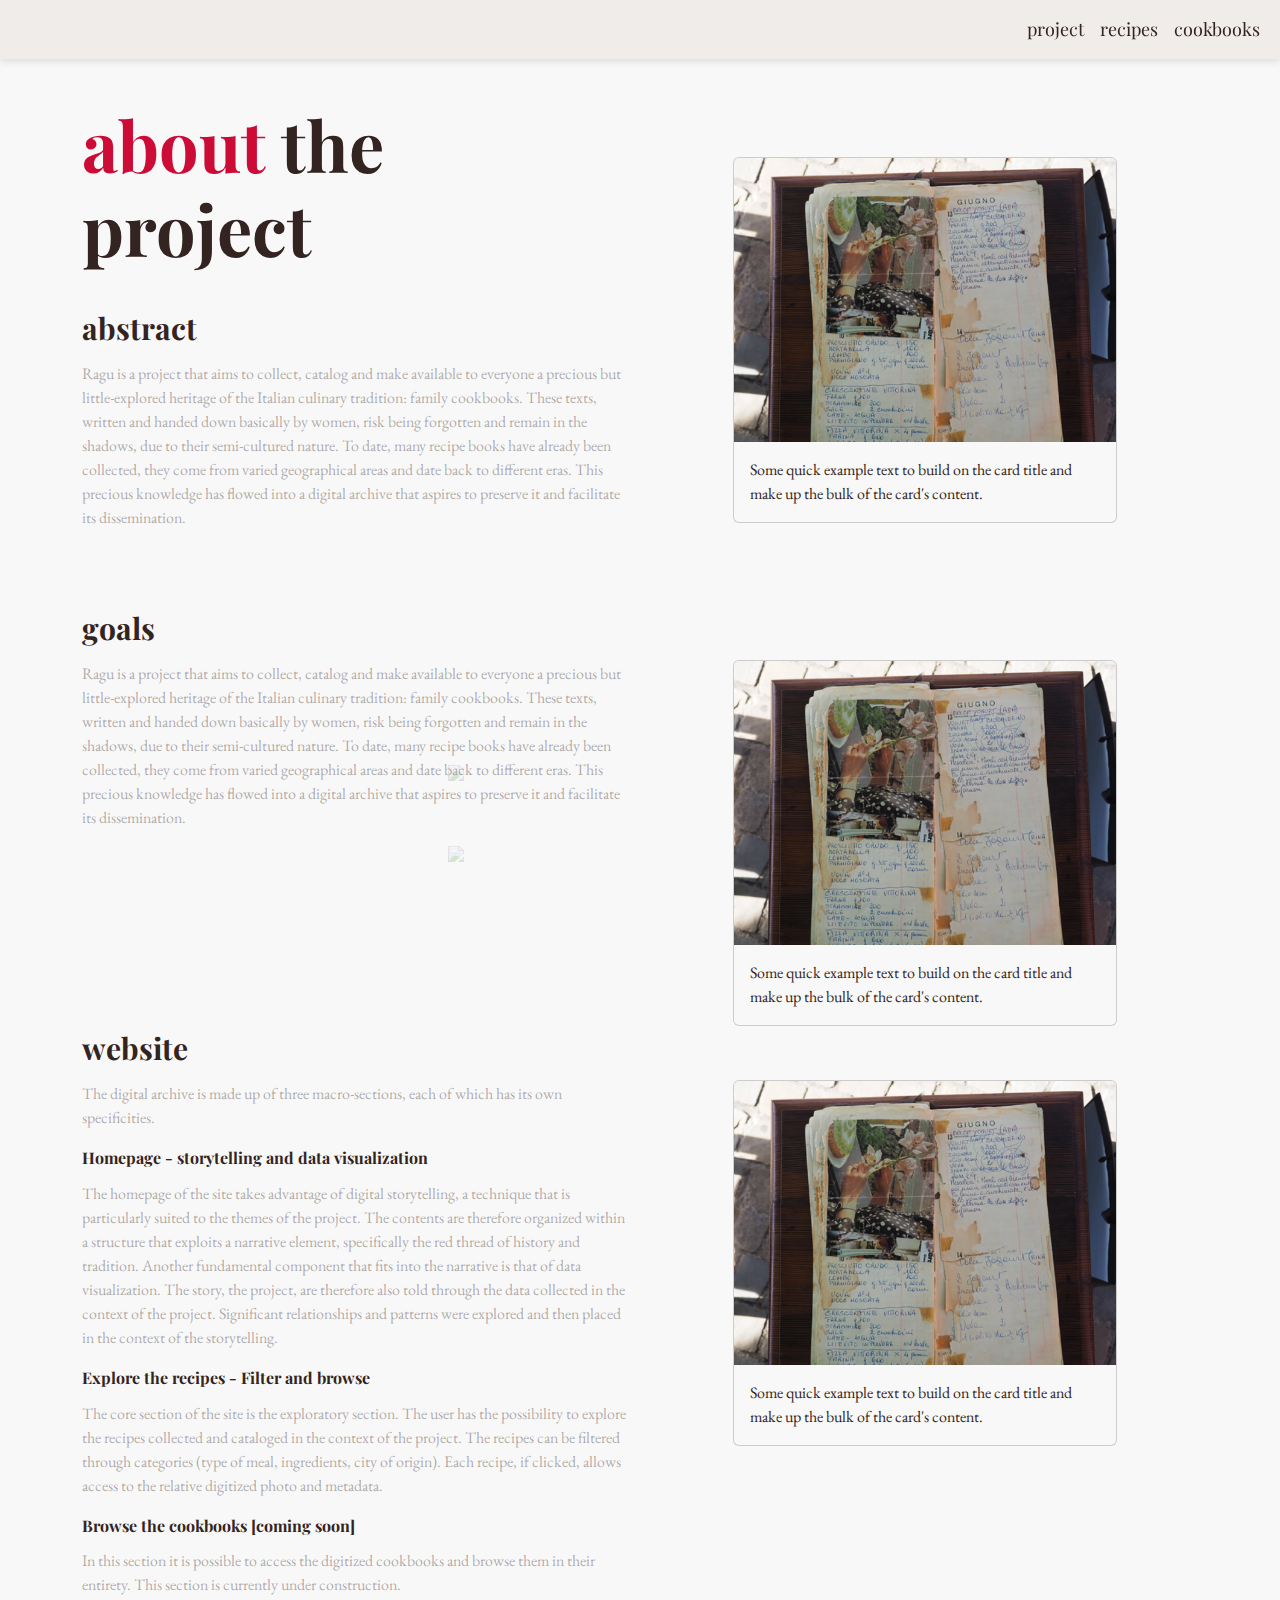
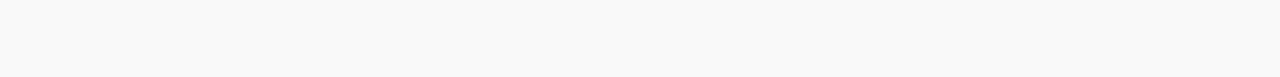
==== commit 520df53d: "prova modali con immagini ricette aggiunte" ====
--- a/html/about.html
+++ b/html/about.html
@@ -5,7 +5,8 @@
     <meta charset="UTF-8">
     <meta http-equiv="X-UA-Compatible" content="IE=edge">
     <meta name="viewport" content="width=device-width, initial-scale=1.0">
-    <title>Ragu - Reti e Archivi del Gusto</title>
+    <title>Ragu - About the project</title>
+    <link rel="icon" type="image/x-icon" href="../photos/favicon.ico">
     <link rel="stylesheet" href="https://cdnjs.cloudflare.com/ajax/libs/font-awesome/6.3.0/css/all.min.css">
     <link rel="stylesheet" href="../css/bootstrap.min.css">
     <link rel="stylesheet" href="../css/style.css">
@@ -34,26 +35,25 @@
         <div class="container-fluid p-0">
             <nav class="navbar navbar-expand-lg ">
                 <div class="container-fluid">
-                    <a class="navbar-brand" href="../index.html"><img src="../photos/ragu_logo.svg"
-                            style="width:70px;"></a>
-                    <button class="navbar-toggler" type="button" data-bs-toggle="collapse" data-bs-target="#navbarNav"
-                        aria-controls="navbarNav" aria-expanded="false" aria-label="Toggle navigation">
+                    <a class="navbar-brand" href="../index.html"><img src="../photos/ragu_logo.svg" "></a>
+                    <button class=" navbar-toggler" type="button" data-bs-toggle="collapse" data-bs-target="#navbarNav"
+                            aria-controls="navbarNav" aria-expanded="false" aria-label="Toggle navigation">
                         <span class="navbar-toggler-icon"></span>
-                    </button>
+                        </button>
 
-                    <div class="collapse navbar-collapse justify-content-end" id="navbarNav">
-                        <ul class="navbar-nav mr-auto">
-                            <li class="nav-item">
-                                <a class="nav-link" href="../html/about.html">project</a>
-                            </li>
-                            <li class="nav-item">
-                                <a class="nav-link" href="../html/recipes.html">recipes</a>
-                            </li>
-                            <li class="nav-item">
-                                <a class="nav-link" href="../html/cookbooks.html">cookbooks</a>
-                            </li>
-                        </ul>
-                    </div>
+                        <div class="collapse navbar-collapse justify-content-end" id="navbarNav">
+                            <ul class="navbar-nav mr-auto">
+                                <li class="nav-item">
+                                    <a class="nav-link" href="../html/about.html">project</a>
+                                </li>
+                                <li class="nav-item">
+                                    <a class="nav-link" href="../html/recipes.html">recipes</a>
+                                </li>
+                                <li class="nav-item">
+                                    <a class="nav-link" href="../html/cookbooks.html">cookbooks</a>
+                                </li>
+                            </ul>
+                        </div>
                 </div>
             </nav>
         </div>
--- a/css/style.css
+++ b/css/style.css
@@ -14,6 +14,7 @@
 * {
     box-sizing: border-box;
 }
+
 
 
 /* root, header, body */
@@ -61,6 +62,10 @@
 
 }
 
+
+#logo_ragu {
+    width: 25%;
+}
 
 /* Cookbooks and recipes images/buttons on the right */
 
@@ -212,15 +217,14 @@
 /* Horizontal Navbar */
 
 
-.navbar-expand-lg .navbar-nav .nav-link {
+/*.navbar-expand-lg .navbar-nav .nav-link {
     font-family: "Playfair";
     font-size: 21px;
     color: var(--base-text);
 }
 
 .navbar-expand-lg .navbar-nav .nav-link:hover {
-    font-family: "Playfair";
-    font-size: 21px;
+
     color: var(--red-text);
 }
 
@@ -235,6 +239,28 @@
     padding-top: 5em;
     background-color: var(--colorbg);
     z-index: 1002;
+}*/
+
+.navbar {
+    z-index: 1002;
+    position: fixed;
+    width: 100%;
+    background-color: #f0ece9 !important;
+    box-shadow: rgba(99, 99, 99, 0.2) 0px 2px 8px 0px;
+}
+
+.navbar-nav {
+    font-family: "Playfair";
+    font-size: 18px;
+
+}
+
+.nav-link {
+    color: var(--base-text) !important;
+}
+
+.nav-link:hover {
+    color: var(--red-text) !important;
 }
 
 
@@ -315,7 +341,7 @@
 
 h1#fadein.comingsoon.fade-in {
     font-size: 200px;
-    line-height: 0.6 !important;
+    line-height: 0.6;
     padding: none;
 }
 
@@ -378,6 +404,8 @@
 }
 
 @media(min-width:320px) and (max-width:767px) {
+
+
 
     input[type="checkbox"] {
         border: 0.75px solid #332421 !important;
@@ -732,6 +760,17 @@
     padding: 0;
     line-height: 36px;
 
+
+}
+
+#doi {
+    font-family: "Playfair";
+    font-size: 14px;
+    line-height: 36px;
+}
+
+#data-red a {
+    color: #cc0b36 !important;
 }
 
 
@@ -757,6 +796,10 @@
 
 .fade-in {
     animation: fadeIn 4s;
+}
+
+.fade-in2 {
+    animation: fadeIn 2s;
 }
 
 /* Filters + Index */
@@ -825,8 +868,17 @@
     font-family: "Playfair";
     font-size: 12px;
     margin-top: 5%;
-    font-weight: bold;
-
+
+
+}
+
+#compact-ul {
+    overflow-y: scroll;
+}
+
+#compact {
+    overflow-y: scroll;
+    background-color: #f8f8f8;
 
 }
 
@@ -844,7 +896,6 @@
     font-family: "Playfair";
     font-size: 12px;
     margin-top: 5%;
-    font-weight: bold;
 
 }
 
@@ -889,9 +940,9 @@
 }
 
 #list-recipes-filter {
-    list-style: circle;
+    list-style: decimal;
     margin: 2%;
-    font-size: 16px;
+    font-size: 13px;
     font-family: "Garamond";
 }
 
@@ -1063,15 +1114,22 @@
     font-size: 70px;
     color: var(--red-text);
     padding-top: 10vh;
-    font-weight: bolder;
     cursor: default;
 
 }
+
 
 .letter-container .letter_space,
 ol,
-.index_letters {
-    border-bottom: 1px solid;
+.index_letters #letters_title {
+
+    color: #cc0b36;
+    padding-top: 10%;
+}
+
+#letters_title {
+    border-bottom: 1px solid #cc0b36;
+    padding-bottom: 5%;
 }
 
 #letter-container a {
@@ -1097,7 +1155,7 @@
 
 .modal-fullscreen .modal-body {
     overflow-y: auto;
-    background-color: #e9dfe1
+    background-color: #8bb0a878;
 }
 
 .modal-header .btn-close {
@@ -1105,10 +1163,9 @@
 
 }
 
-img,
-#recipe-img {
-    width: 70%;
-}
+
+
+
 
 #serves-bold {
     font-weight: bold;
@@ -1119,6 +1176,10 @@
 }
 
 #cooking-bold {
+    font-weight: bold;
+}
+
+#temperature-bold {
     font-weight: bold;
 }
 
@@ -1126,11 +1187,10 @@
 .h2 {
     color: var(--red-text);
     font-size: 38px;
-    padding: 0px 0px 0px;
-    margin: 0px 0px 0px;
+    margin: 0px 0px 5%;
+    padding: 0px;
+    border-bottom: 2px solid var(--red-text);
     font-weight: bolder;
-    padding-bottom: 5%;
-
 }
 
 .modal-fullscreen .modal-footer,
@@ -1153,30 +1213,54 @@
 }
 
 
+
 #recipe-subtitle,
+.h4 {
+    font-family: "Playfair";
+    font-size: 14px;
+    margin-top: 2%;
+    padding: 2%;
+    border: 0.5px solid #332421;
+    color: var(--base-text);
+    background-color: #e5cbba87;
+    font-weight: lighter;
+    /* border-bottom: 1px solid var(--base-text); */
+}
+
+
 #recipe-info,
 .h4 {
     font-family: "Playfair";
     font-size: 14px;
-    padding-bottom: 4%;
+    padding: 2%;
     color: var(--base-text);
     font-weight: lighter;
-    /*border-bottom: 1px solid var(--base-text);*/
-
-}
+    /* border-bottom: 1px solid var(--base-text); */
+}
+
+
 
 #recipe-container #container-recipe {
     box-shadow: 5px 10px 18px #888888;
-    padding: 2% 8% 8% 8%;
-    margin-top: 15%;
+    padding: 2% 8% 5% 8%;
+    margin-top: 8%;
     margin-right: 10%;
-    background-color: #e7daca77;
-    ;
+    background-color: #f6eee3;
     border: 1px solid #332421;
+    background-image: url(../photos/macchia-modale.svg);
+    background-position: center;
+    background-size: cover;
+    background-repeat: no-repeat;
 }
 
 #recipe-image {
     text-align: center;
+    display: inline-block;
+}
+
+img#photo_recipe {
+    width: 50% !important;
+    margin: 2% !important;
 }
 
 
@@ -1186,7 +1270,7 @@
 .h5 {
 
     font-family: "Playfair";
-    font-size: 14px;
+    font-size: 12px;
     color: var(--base-text);
     font-weight: lighter;
     text-align: center;
@@ -1196,7 +1280,21 @@
 
 }
 
-
+#var-italic {
+    font-style: italic;
+
+}
+
+#var-bold {
+    font-weight: bold;
+
+}
+
+#var_list {
+    padding-top: 3%;
+    list-style: decimal;
+    color: #cc0b36
+}
 
 .data-bold {
     font-weight: bold;
@@ -1208,7 +1306,6 @@
 
 #ingr-header,
 .h5 {
-    font-weight: bold;
     font-size: 14px;
     font-family: "Playfair";
     padding-top: 5%;
@@ -1216,46 +1313,62 @@
 
 #cook-header,
 .h5 {
-    font-weight: bold;
     font-size: 14px;
     font-family: "Playfair";
     padding-top: 5%;
 }
 
 .info-recipe {
-    border-bottom: 1px solid var(--base-text);
-    border-top: 1px solid var(--base-text);
-    padding-top: 1%;
+    border-bottom: 0.75px solid var(--base-text);
+    padding: 2% 0 1% 0;
     text-align: center;
 }
 
 #recipe-ingr {
-    padding: 2%;
     text-align: center;
+}
+
+#rec-ingr {
+    padding: 2% 0 1% 0;
+    border: 0.25px solid #332421;
+    background-color: #e5cbba87;
+}
+
+#rec-cook {
+    padding: 5% 0 1% 0;
+    border: 0.25px solid #332421;
+    background-color: #e5cbba87;
 }
 
 #ingr-list,
 ul {
     font-family: "Playfair";
     list-style-type: disc;
+}
+
+#recipe-serves {
+    padding-top: 1.5%;
 }
 
 ul#ingr-list {
     column-count: 2;
     list-style-type: circle;
+    padding: 0 10% 0 10%;
+
 
 
 }
 
 ul#cook-list {
-    column-count: 2;
+    column-count: 1;
     list-style-type: circle;
+    padding: 0 10% 0 10%;
 
 
 }
 
 #recipe-cook {
-    padding: 2%;
+    padding-bottom: 2%;
     text-align: center;
 }
 
@@ -1272,29 +1385,30 @@
 #cook-list,
 ul {
     font-family: "Playfair";
-    font-size: 14px;
+    font-size: 12px;
 
 
 }
 
 #recipe-ingr-photo {
-    width: 30%;
+    width: 35%;
 }
 
 #recipe-cook-photo {
-    width: 25%;
+    width: 35%;
 }
 
 .ingredients-recipe {
-    border-bottom: 1px solid var(--base-text);
+    border-bottom: 0.75px solid var(--base-text);
     padding-top: 4%;
     justify-content: center !important;
     padding-bottom: 4%;
 }
 
 .cooking-procedure-recipe {
-    border-bottom: 1px solid var(--base-text);
+    border-bottom: 0.75px solid var(--base-text);
     padding-top: 4%;
+    padding-bottom: 2%;
 }
 
 
@@ -1371,6 +1485,12 @@
 
 @media(min-width:320px) and (max-width:767px) {
 
+    #fadein.comingsoon.fade-in {
+        font-size: 100px !important;
+        line-height: 0.8 !important;
+    }
+
+
     .col-6 {
         flex: 0 0 auto;
         width: 100% !important;
@@ -1378,19 +1498,23 @@
 
     .img-cokbooks-recipes {
         display: none;
+    }
+
+    .navbar {
+        width: 100%;
+        left: 0;
+        top: 0;
     }
 
     .navbar-toggler {
         border: none;
         width: 5em;
         box-shadow: none;
-    }
-
-    .navbar-toggler-icon {
-        width: 2em;
-        border: none;
-        box-shadow: none !important;
-    }
+        position: absolute;
+        right: 0;
+    }
+
+
 
 
     .h1,
@@ -1413,7 +1537,7 @@
     }
 
     #img-sidebar img {
-        width: 10%;
+        width: 10% !important;
         bottom: 3%;
         left: 5%;
         position: fixed;
@@ -1487,14 +1611,14 @@
         padding: 10%;
     }
 
-    #navbarNav .icon-bar:nth-of-type(1) {
+    /*#navbarNav .icon-bar:nth-of-type(1) {
         -webkit-transform: rotate(45deg);
         -ms-transform: rotate(45deg);
         transform: rotate(45deg);
         -webkit-transform-origin: 10% 10%;
         -ms-transform-origin: 10% 10%;
         transform-origin: 10% 10%;
-    }
+    }*/
 
     #chartdiv {
         width: 100%;
@@ -1521,12 +1645,7 @@
         font-family: "Garamond";
     }
 
-    .letter-container .letter_space,
-    ol,
-    .index_letters {
-        border-bottom: 1px solid;
-        font-size: 40px;
-    }
+
 
     #letter-container a {
         font-size: 16px;
@@ -1578,7 +1697,7 @@
         padding-bottom: 8%;
     }
 
-    .navbar>.container,
+    /*>.container,
     .navbar>.container-fluid,
     .navbar>.container-lg,
     .navbar>.container-md,
@@ -1604,7 +1723,7 @@
     #navbarNav .nav-link {
         padding: none;
         line-height: 0.5;
-    }
+    }*/
 
     #sidebar a {
         padding: 8px 8px 8px 32px;
@@ -1616,20 +1735,23 @@
         transition: 0.3s;
     }
 
-    #recipe-image {
+    /*#recipe-image {
         margin-top: 8%;
         justify-content: center;
         position: relative;
         text-align: center;
         margin: auto;
-    }
+    }*/
+
+
 
     #recipe-container #container-recipe {
         box-shadow: 5px 10px 18px #888888;
         padding: 2% 8% 8% 8%;
-        margin-top: 15%;
+        margin-top: 10%;
         margin: auto;
-        background-color: #e7daca77;
+        width: 85%;
+        background-color: #f6eee3;
         border: 1px solid #332421;
     }
 
@@ -1647,20 +1769,19 @@
     #about-recipe,
     .h2 {
         color: var(--red-text);
-        font-size: 28px;
-        padding: 0px 0px 0px;
-        margin: 0px 0px 0px;
+        font-size: 20px;
+        margin: 0px 0px 5%;
+        /* margin: 0px; */
         font-weight: bolder;
-        padding-bottom: 5%;
     }
 
     #recipe-title,
     .h3 {
         font-weight: bolder;
-        font-size: 18px;
+        font-size: 14px;
         line-height: normal;
-        padding: 0px 0px 0px;
-        margin: 0px 0px 0px;
+        padding: 0px;
+        margin: 0px;
     }
 
     #recipe-serves,
@@ -1668,7 +1789,7 @@
     #recipe-cooking,
     .h5 {
         font-family: "Playfair";
-        font-size: 12px;
+        font-size: 10px;
         color: var(--base-text);
         font-weight: lighter;
         text-align: center;
@@ -1677,11 +1798,12 @@
 
     #ingr-header,
     .h5 {
-        font-weight: bold;
-        font-size: 14px;
+        /* font-weight: bold; */
+        font-size: 12px;
         font-family: "Playfair";
         padding-top: 2%;
     }
+
 
     #recipe-ingr-photo {
         width: 20%;
@@ -1705,29 +1827,39 @@
 
     #cook-header,
     .h5 {
-        font-weight: bold;
-        font-size: 14px;
+        /* font-weight: bold; */
+        font-size: 12px;
         font-family: "Playfair";
         padding-top: 2%;
     }
 
     ul#ingr-list {
         column-count: 2;
-        font-size: 12px;
+        font-size: 10px;
+        padding: 0;
+
 
     }
 
     ul#cook-list {
-        column-count: 2;
-        font-size: 12px;
+        column-count: 1;
+        font-size: 10px;
+        padding: 0;
+
     }
 
     #recipe-ingr-list {
-        margin-bottom: 5%;
+        /* margin-left: 15%; */
+        margin-left: 8%;
+        padding-top: 5%;
+        /* padding-bottom: 5%; */
     }
 
     #recipe-cook-list {
-        margin-bottom: 5%;
+        /* margin-left: 15%; */
+        margin-left: 8%;
+        padding-top: 5%;
+        /* padding-bottom: 5%; */
     }
 
 
@@ -1760,10 +1892,84 @@
         width: 14rem !important;
     }
 
+    img#recipe-img2,
+    img#recipe-img3 {
+        width: 10% !important;
+    }
+
+    img#recipe-img1 {
+        width: 20% !important;
+    }
+
+
+    img#recipe-img4 {
+        width: 9% !important;
+    }
+
+    #recipe-serves {
+        padding-top: 0;
+    }
+
+    a,
+    a:hover,
+    a:focus,
+    a:active {
+        text-decoration: none;
+        outline: none;
+    }
+
+    a,
+    a:active,
+    a:focus {
+        color: var(--red-text);
+
+    }
+
+    #letter-container a {
+        font-size: 14px;
+        font-weight: lighter;
+        display: block;
+        padding-left: 5px;
+        margin-top: 5px;
+        color: var(--base-text);
+        font-family: "Garamond";
+        text-decoration: none;
+    }
+
+    .letter-container .letter_space,
+    ol,
+    .index_letters #letters_title {
+
+        color: #cc0b36;
+        padding-top: 4%;
+    }
+
+    #letters_title {
+        border-bottom: 1px solid #cc0b36;
+        padding-bottom: 2%;
+    }
 
 }
 
 @media(min-width:768px) and (max-width:1023px) {
+
+    #macchia_discover {
+        width: 70%;
+        position: absolute;
+        top: 3%;
+        left: 27%;
+        opacity: 8%;
+        z-index: -1;
+    }
+
+    #img-sidebar img {
+        width: 7%;
+        bottom: 3%;
+        left: 2%;
+        position: fixed;
+        animation: fadeInLeft 1.5s ease-in-out;
+        z-index: 1001;
+    }
 
 
     #recipe-container #container-recipe {
@@ -1773,8 +1979,9 @@
         /* text-align: center; */
         padding: 2% 8% 8%;
         margin-top: 5%;
+
         /* margin-right: 10%; */
-        background-color: rgba(231, 218, 202, 0.467);
+        background-color: #f6eee3;
         border: 1px solid rgb(51, 36, 33);
     }
 
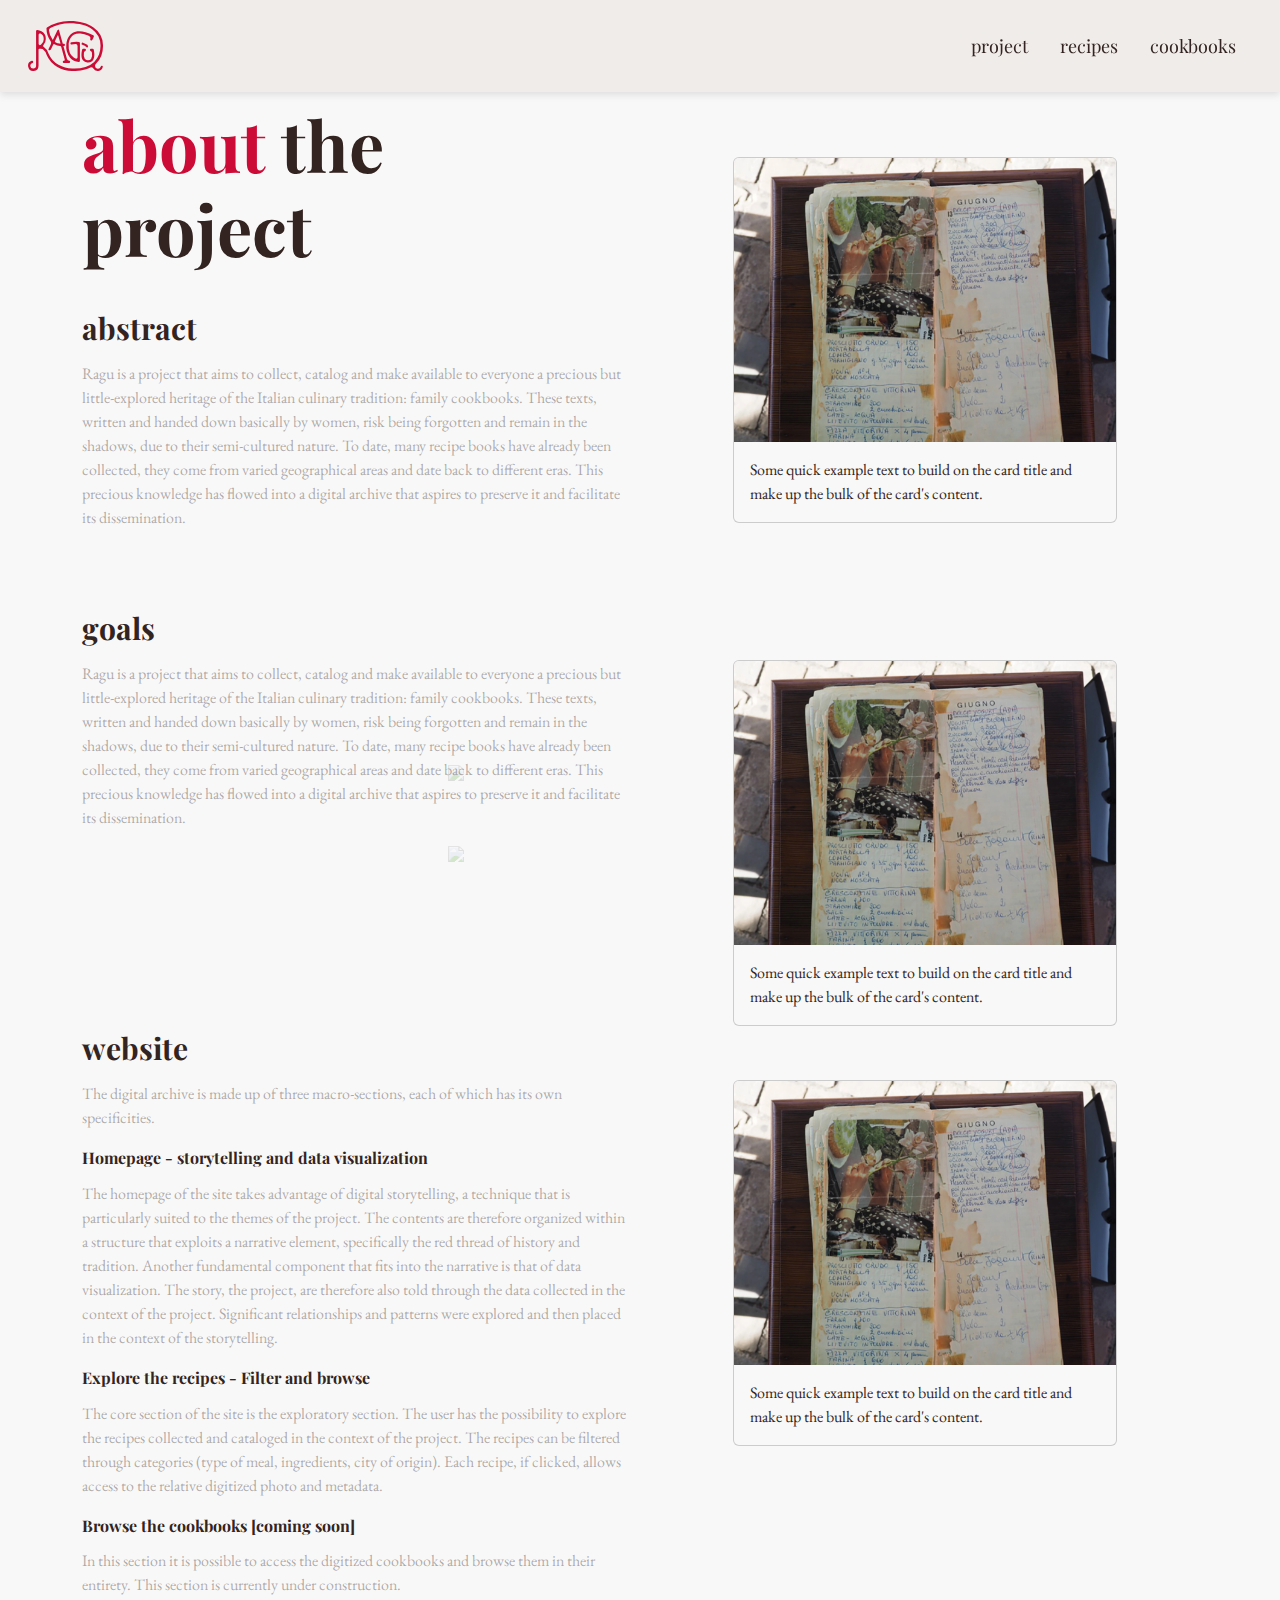
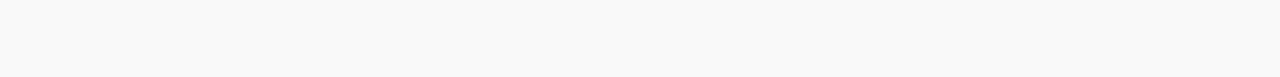
==== commit 936c8d62: "aggiunta foto Sara Fornaciari" ====
--- a/html/about.html
+++ b/html/about.html
@@ -32,31 +32,32 @@
 
 <body>
     <header>
-        <div class="container-fluid p-0">
-            <nav class="navbar navbar-expand-lg ">
-                <div class="container-fluid">
-                    <a class="navbar-brand" href="../index.html"><img src="../photos/ragu_logo.svg" "></a>
-                    <button class=" navbar-toggler" type="button" data-bs-toggle="collapse" data-bs-target="#navbarNav"
-                            aria-controls="navbarNav" aria-expanded="false" aria-label="Toggle navigation">
-                        <span class="navbar-toggler-icon"></span>
-                        </button>
+        <nav class="navbar navbar-expand-lg p-3">
+            <div class="container-fluid">
+                <a class="navbar-brand" href="../index.html"><img id="logo_ragu" src="../photos/ragu_logo.svg"></a>
+                <button class="navbar-toggler" type="button" data-bs-toggle="collapse"
+                    data-bs-target="#navbarNavDropdown" aria-controls="navbarNavDropdown" aria-expanded="false"
+                    aria-label="Toggle navigation">
+                    <span class="navbar-toggler-icon"></span>
+                </button>
 
-                        <div class="collapse navbar-collapse justify-content-end" id="navbarNav">
-                            <ul class="navbar-nav mr-auto">
-                                <li class="nav-item">
-                                    <a class="nav-link" href="../html/about.html">project</a>
-                                </li>
-                                <li class="nav-item">
-                                    <a class="nav-link" href="../html/recipes.html">recipes</a>
-                                </li>
-                                <li class="nav-item">
-                                    <a class="nav-link" href="../html/cookbooks.html">cookbooks</a>
-                                </li>
-                            </ul>
-                        </div>
+                <div class=" collapse navbar-collapse" id="navbarNavDropdown">
+                    <ul class="navbar-nav ms-auto ">
+                        <li class="nav-item">
+                            <a class="nav-link mx-2" href="../html/about.html">project</a>
+                        </li>
+
+                        <li class="nav-item">
+                            <a class="nav-link mx-2" href="../html/recipes.html">recipes</a>
+                        </li>
+                        <li class="nav-item">
+                            <a class="nav-link mx-2" href="../html/cookbooks.html">cookbooks</a>
+                        </li>
+
+                    </ul>
                 </div>
-            </nav>
-        </div>
+            </div>
+        </nav>
     </header>
 
     <section id="dishes" class="section_about1">
--- a/css/style.css
+++ b/css/style.css
@@ -1235,6 +1235,7 @@
     padding: 2%;
     color: var(--base-text);
     font-weight: lighter;
+    text-align: center;
     /* border-bottom: 1px solid var(--base-text); */
 }
 
@@ -1261,6 +1262,7 @@
 img#photo_recipe {
     width: 50% !important;
     margin: 2% !important;
+    padding-top: 6%;
 }
 
 
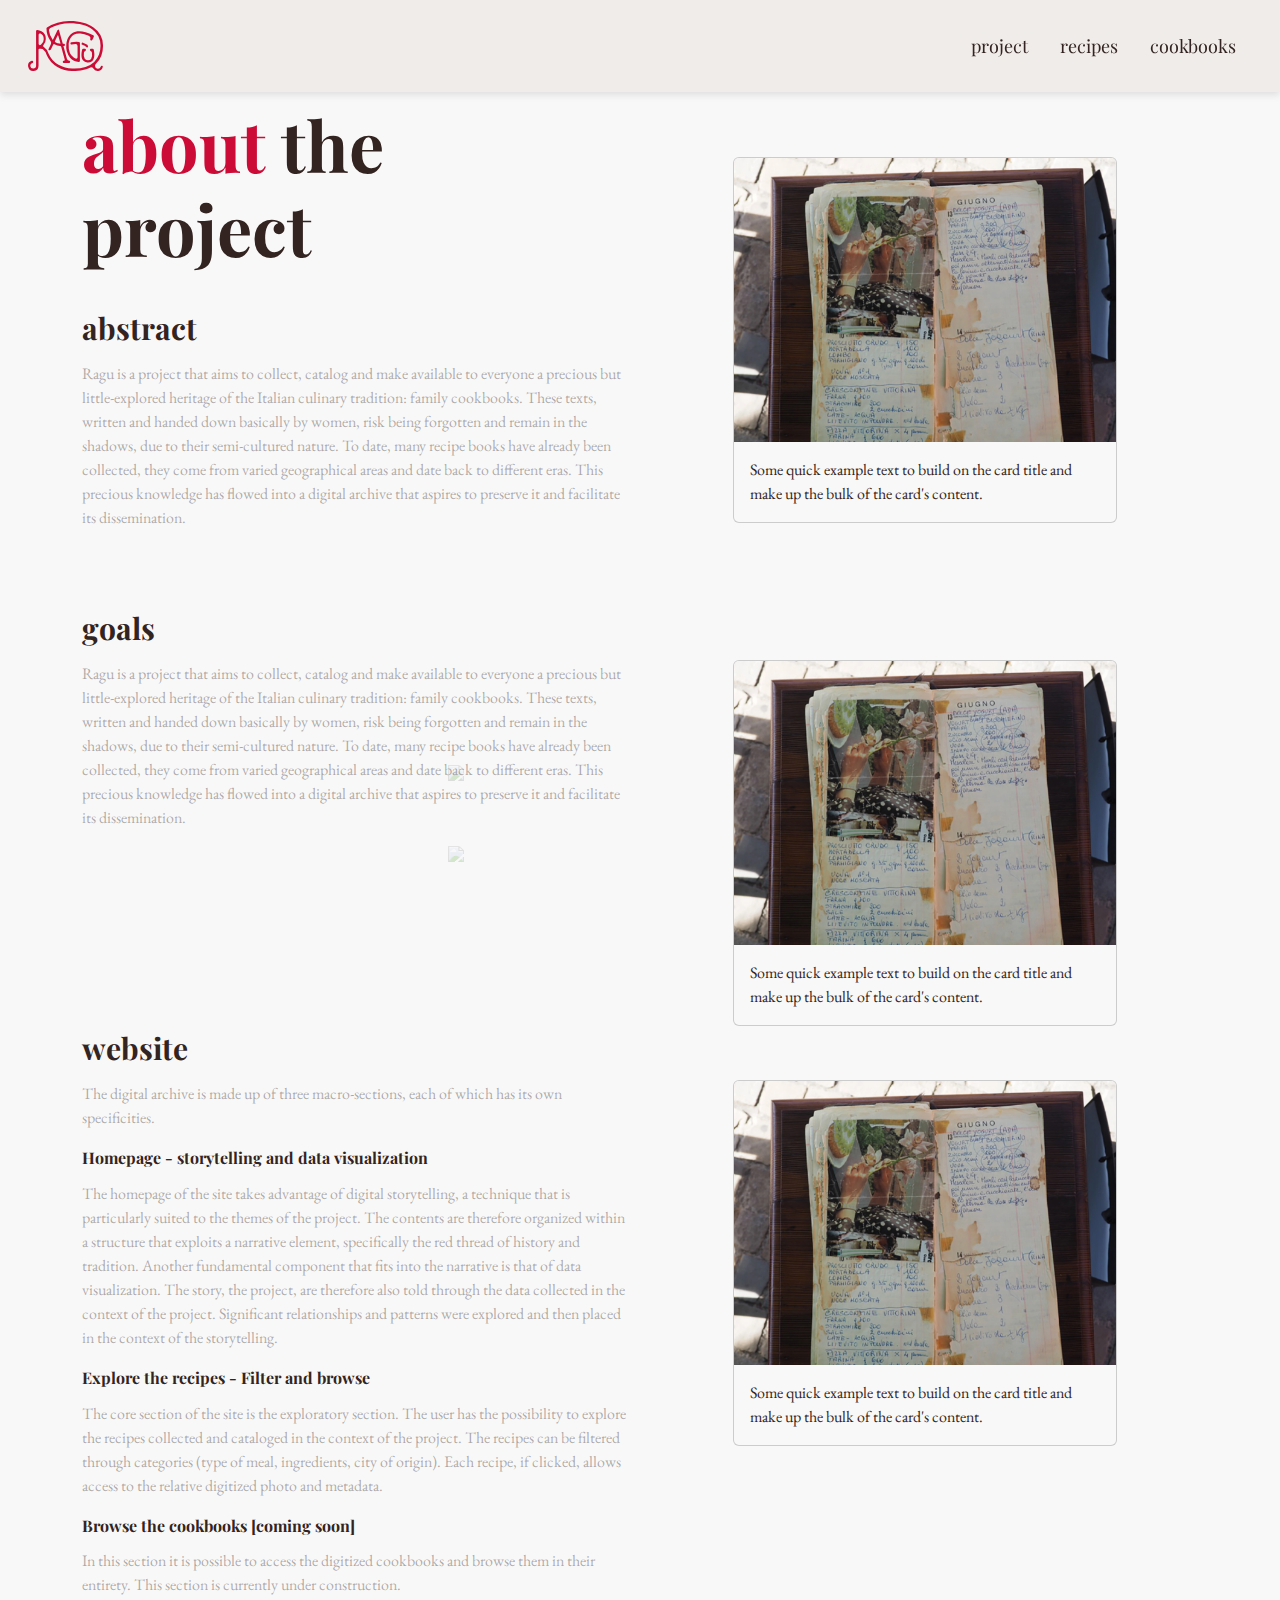
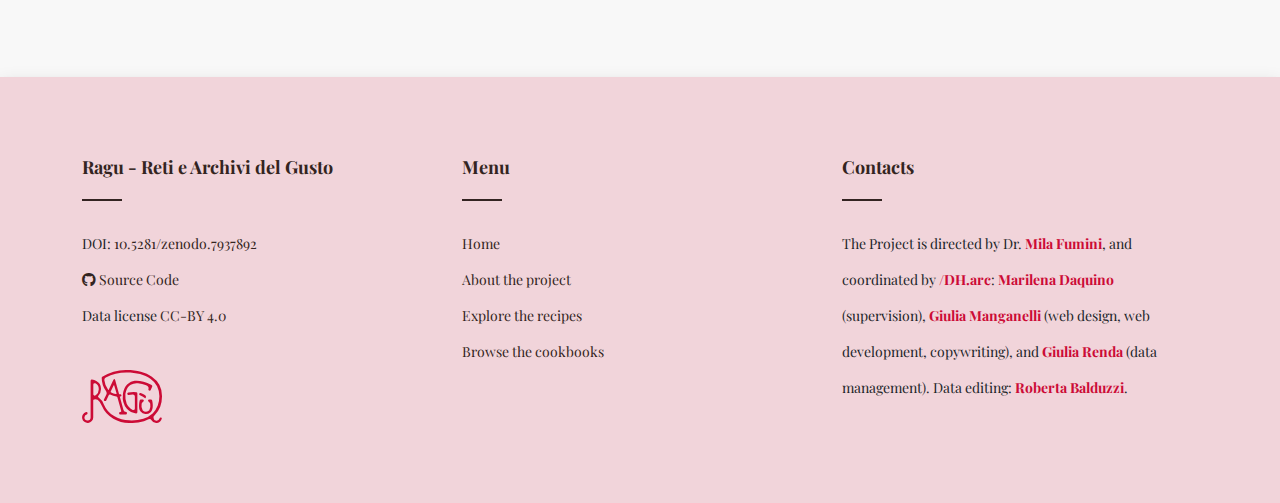
==== commit c41bd291: "mappa e network aggiunti" ====
--- a/html/about.html
+++ b/html/about.html
@@ -188,6 +188,70 @@
         </div>
     </section>
 
+    <div id="footer" class="footer">
+        <div class="container">
+            <div class="row">
+                <div class="col-lg-4 col-sm-4 col-xs-12">
+                    <div class="single_footer">
+                        <h4 id="title-footer">Ragu - Reti e Archivi del Gusto</h4>
+                        <ul>
+
+                            <li>
+                                <p id="doi">DOI: <a href="https://doi.org/10.5281/zenodo.7937892
+                                    ">10.5281/zenodo.7937892</a></p>
+                            </li>
+                            <li><a href="#"><i class="fa-brands fa-github"></i> Source Code</a></li>
+                            <li>
+                                <p id="doi">Data license <a href="#">CC-BY 4.0</a>
+                            </li>
+                            <img src="../photos/ragu_logo.svg" style="width:80px; padding-top:10%;">
+                        </ul>
+                    </div>
+                </div>
+                <!--- END COL -->
+                <div class="col-md-4 col-sm-4 col-xs-12">
+                    <div id="no-logo-footer" class="single_footer single_footer_address">
+                        <h4 id="title-footer">Menu</h4>
+                        <ul>
+                            <li><a href="../index.html">Home</a></li>
+                            <li><a href="../html/about.html">About the project</a></li>
+                            <li><a href="../html/recipes.html">Explore the recipes</a></li>
+                            <li><a href="../html/cookbooks.html">Browse the cookbooks</a></li>
+
+                        </ul>
+                    </div>
+                </div>
+                <!--- END COL -->
+
+                <div class="col-md-4 col-sm-4 col-xs-12">
+                    <div id="no-logo-footer" class="single_footer single_footer_address">
+                        <h4 id="title-footer">Contacts</h4>
+
+                        <p id="doi">The Project is directed by Dr. <span id="data-red" class="data-bold "><a
+                                    href="https://milafumini2.wordpress.com/">Mila
+                                    Fumini</a></span>, and coordinated by <span id="data-red" class="data-bold "><a
+                                    href="https://centri.unibo.it/dharc/en">/DH.arc</a></span>: <span id="data-red"
+                                class="data-bold "><a href="https://marilenadaquino.github.io/#">Marilena
+                                    Daquino</a></span> (supervision), <span id="data-red" class="data-bold"> <a
+                                    href="https://www.linkedin.com/in/giulia-manganelli-88626b172/">Giulia
+                                    Manganelli</a></span> (web design, web development,
+                            copywriting), and <span id="data-red" class="data-bold"> <a href="https://www.linkedin.com/in/giuliarenda/
+                                    ">Giulia
+                                    Renda</a></span> (data management). Data editing: <span id="data-red"
+                                class="data-bold "> <a
+                                    href="https://www.linkedin.com/in/roberta-balduzzi-1ba1a717/">Roberta
+                                    Balduzzi</a></span>.
+                        </p>
+
+                    </div>
+
+                </div>
+                <!--- END COL -->
+            </div>
+
+        </div>
+        <!--- END CONTAINER -->
+    </div>
 
 
 </body>
--- a/css/style.css
+++ b/css/style.css
@@ -132,11 +132,9 @@
 #chartdiv {
     width: 100%;
     height: 500px;
-    font-size: 9px;
+    font-size: 6px;
     background-color: #f8f8f8;
     border: 1px solid #332421;
-
-
 }
 
 .reveal .chart_pos {
@@ -1261,8 +1259,10 @@
 
 img#photo_recipe {
     width: 50% !important;
-    margin: 2% !important;
-    padding-top: 6%;
+    margin: 10% 1% 0 1% !important;
+    margin-top: 10%;
+    border: 2px solid #332421;
+    box-shadow: rgb(136, 136, 136) 5px 10px 18px;
 }
 
 
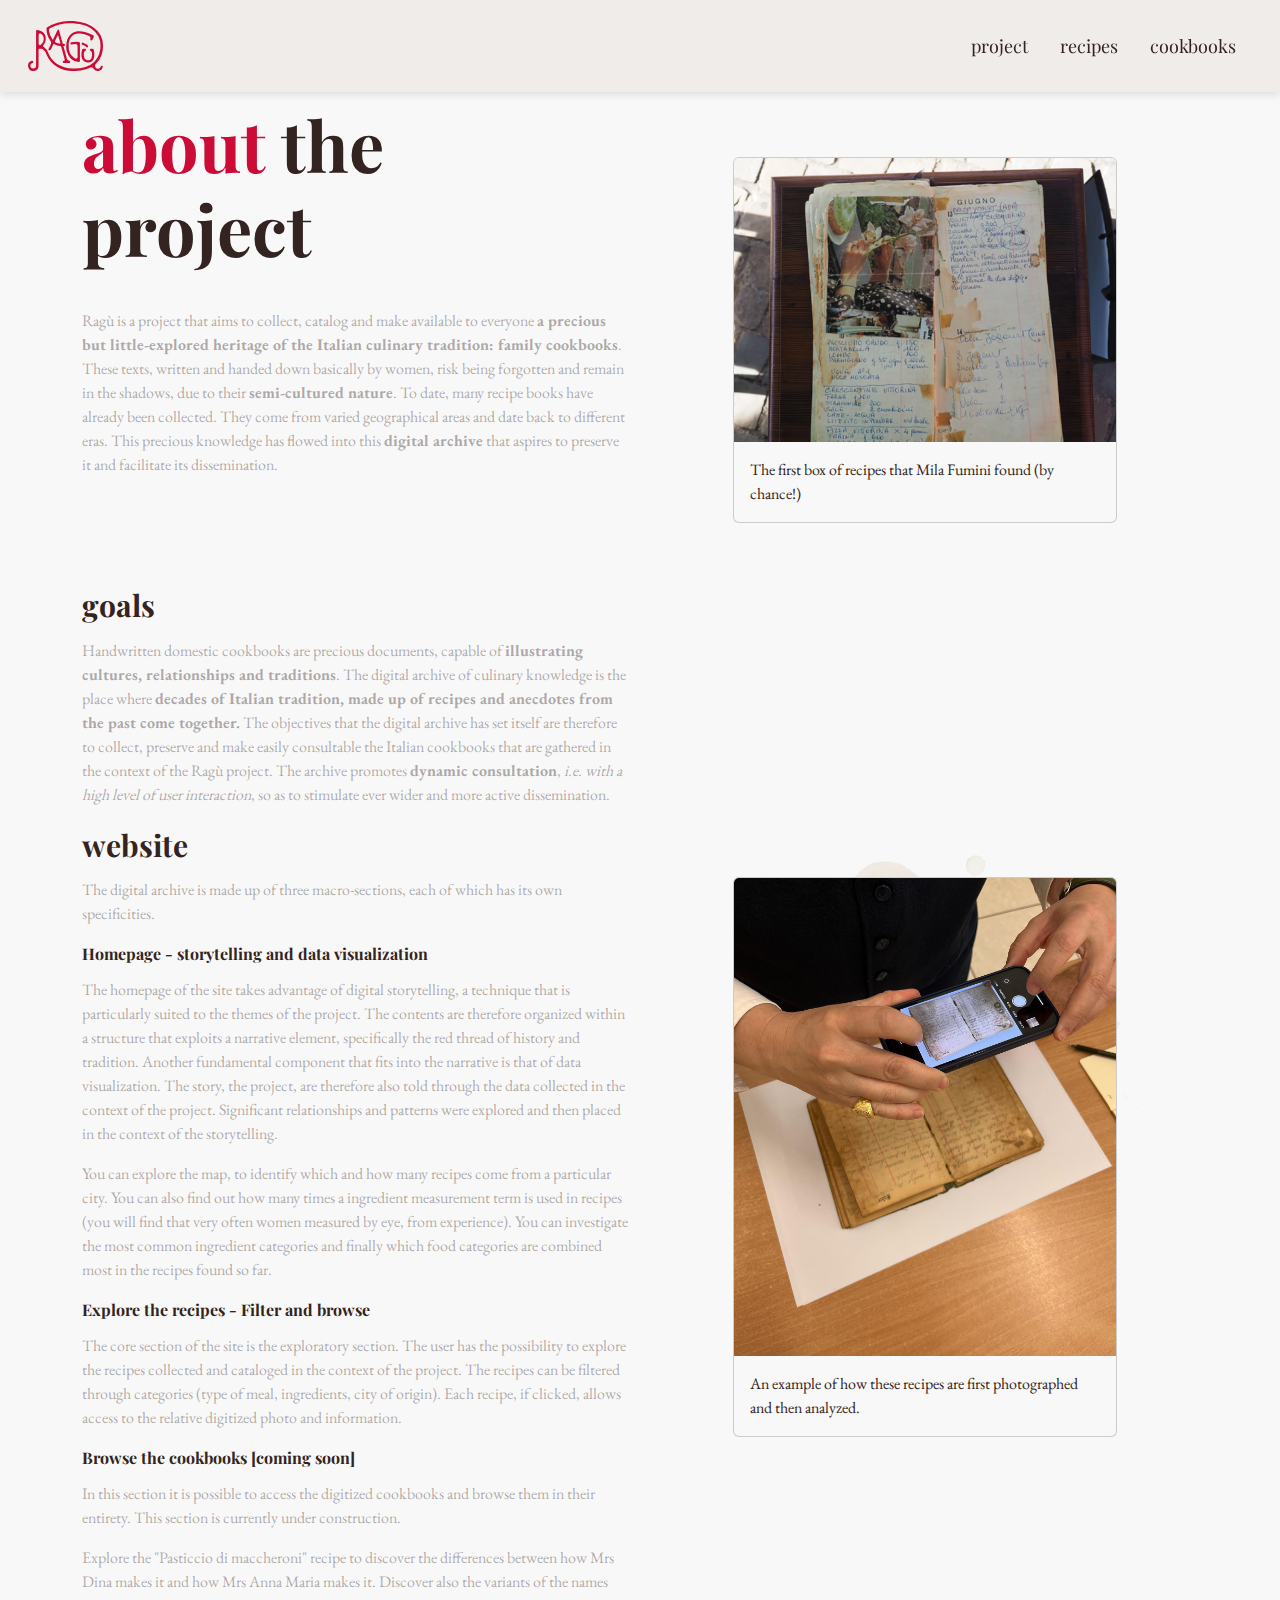
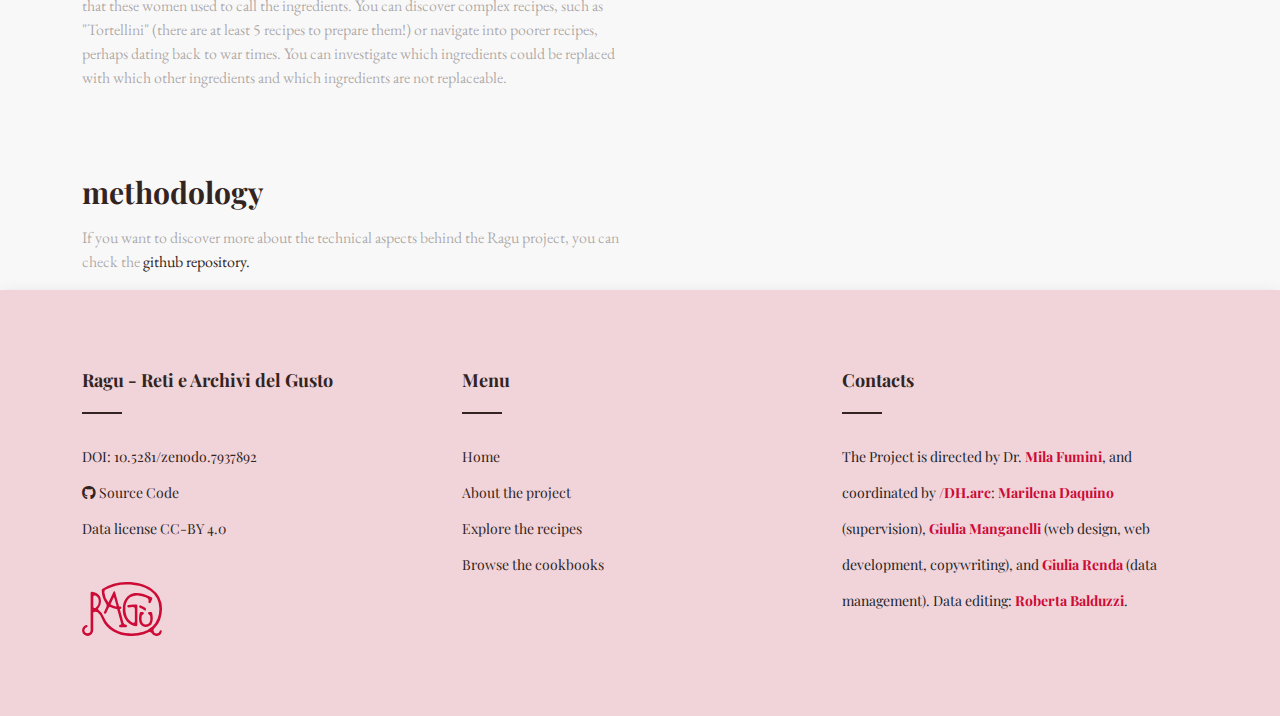
==== commit 2980ea5b: "about sistemato" ====
--- a/html/about.html
+++ b/html/about.html
@@ -63,22 +63,25 @@
     <section id="dishes" class="section_about1">
         <div class="container text-left">
             <div class="row">
-                <img id="macchia_dishes" src="photos/macchia_dishes.svg">
                 <div class="col-xl-6 col-md-12 col-sm-12 text-dishes">
                     <h6 id="h6_about"><span class="red-highlight italic">about</span>
                         the project
                     </h6>
-                    <h7 id="h7_about">abstract</h7>
-                    <div class="par par-ingredients-4">
-
-                        <p id="about_p" class="reveal">Ragu is a project that aims to collect, catalog and make
+
+                    <div class="par par-ingredients-4">
+
+                        <p id="about_p" class="reveal">Ragù is a project that aims to collect, catalog and make
                             available to everyone
-                            a precious but little-explored heritage of the Italian culinary tradition: family cookbooks.
+                            <b>a precious but little-explored heritage of the Italian culinary tradition: family
+                                cookbooks</b>.
                             These texts, written and handed down basically by women, risk being forgotten and remain in
-                            the shadows, due to their semi-cultured nature. To date, many recipe books have already been
-                            collected, they come from varied geographical areas and date back to different eras. This
-                            precious knowledge has flowed into a digital archive that aspires to preserve it and
-                            facilitate its dissemination.</p>
+                            the shadows, due to their <b>semi-cultured nature</b>. To date, many recipe books have
+                            already been
+                            collected. They come from varied geographical areas and date back to different eras. This
+                            precious knowledge has flowed into this <b>digital archive</b> that aspires to preserve it
+                            and
+                            facilitate its dissemination.
+                        </p>
 
                     </div>
 
@@ -87,12 +90,9 @@
                     <div class="card" style="width: 24rem;">
                         <img class="card-img-top" src="../photos/scatolone_about.png" alt="Card image cap">
                         <div class="card-body">
-                            <p class="card-text">Some quick example text to build on the card title and make up the bulk
-                                of the card's content.</p>
+                            <p class="card-text">The first box of recipes that Mila Fumini found (by chance!)</p>
                         </div>
                     </div>
-                    <img id="macchia_woman" src="photos/macchia_woman.svg">
-                    <img id="macchia_fine" src="photos/macchia_fine.svg">
                 </div>
             </div>
         </div>
@@ -101,34 +101,31 @@
     <section id="section_about2" class="section_about2">
         <div class="container text-left">
             <div class="row">
-                <img id="macchia_dishes" src="photos/macchia_dishes.svg">
+                <img id="macchia_dishes" src="../photos/macchia_dishes.svg" style="opacity:5%">
                 <div class="col-xl-6 col-md-12 col-sm-12 text-dishes">
                     <h7 id="h7_about">goals</h7>
                     <div class="par par-ingredients-4">
 
-                        <p id="about_p" class="reveal">Ragu is a project that aims to collect, catalog and make
-                            available to everyone
-                            a precious but little-explored heritage of the Italian culinary tradition: family cookbooks.
-                            These texts, written and handed down basically by women, risk being forgotten and remain in
-                            the shadows, due to their semi-cultured nature. To date, many recipe books have already been
-                            collected, they come from varied geographical areas and date back to different eras. This
-                            precious knowledge has flowed into a digital archive that aspires to preserve it and
-                            facilitate its dissemination.</p>
-
-
-                    </div>
-
-                </div>
-                <div class="col-xl-6 col-md-12 col-sm-12 dishes-title">
-                    <div class="card" style="width: 24rem;">
-                        <img class="card-img-top" src="../photos/scatolone_about.png" alt="Card image cap">
-                        <div class="card-body">
-                            <p class="card-text">Some quick example text to build on the card title and make up the bulk
-                                of the card's content.</p>
-                        </div>
-                    </div>
-                    <img id="macchia_woman" src="photos/macchia_woman.svg">
-                    <img id="macchia_fine" src="photos/macchia_fine.svg">
+                        <p id="about_p" class="reveal">Handwritten domestic cookbooks are precious documents, capable of
+                            <b>illustrating cultures, relationships and traditions</b>. The digital archive of culinary
+                            knowledge is the place where <b>decades of Italian tradition, made up of recipes and
+                                anecdotes
+                                from the past come together.</b> The objectives that the digital archive has set itself
+                            are
+                            therefore to collect, preserve and make easily consultable the Italian cookbooks that are
+                            gathered in the context of the Ragù project. The archive promotes <b>dynamic
+                                consultation</b>, <i>i.e.
+                                with a high level of user interaction</i>, so as to stimulate ever wider and more active
+                            dissemination.
+                        </p>
+
+
+                    </div>
+
+                </div>
+                <div class="col-xl-6 col-md-12 col-sm-12 dishes-title">
+
+
                 </div>
             </div>
         </div>
@@ -137,7 +134,7 @@
     <section id="section_about3" class="section_about3">
         <div class="container text-left">
             <div class="row">
-                <img id="macchia_dishes" src="photos/macchia_dishes.svg">
+                <img id="macchia_dishes" src="../photos/macchia_dishes.svg">
                 <div class="col-xl-6 col-md-12 col-sm-12 text-dishes">
                     <h7 id="h7_about">website</h7>
                     <div class="par par-ingredients-4">
@@ -153,6 +150,11 @@
                             through the data collected in the context of the project. Significant relationships and
                             patterns were explored and then placed in the context of the storytelling.
                         </p>
+                        <p id="about_p" class="reveal">You can explore the map, to identify which and how many recipes
+                            come from a particular city. You can also find out how many times a ingredient measurement
+                            term is used in recipes (you will find that very often women measured by eye, from
+                            experience). You can investigate the most common ingredient categories and finally which
+                            food categories are combined most in the recipes found so far.</p>
                         <h7 id="h7_par">Explore the recipes - Filter and browse
 
                         </h7>
@@ -160,7 +162,7 @@
                             has the possibility to explore the recipes collected and cataloged in the context of the
                             project. The recipes can be filtered through categories (type of meal, ingredients, city of
                             origin). Each recipe, if clicked, allows access to the relative digitized photo and
-                            metadata.
+                            information.
 
 
                         </p>
@@ -170,19 +172,54 @@
                         <p id="about_p" class="reveal">In this section it is possible to access the digitized cookbooks
                             and browse them in their entirety. This section is currently under construction.
                         </p>
+                        <p id="about_p" class="reveal">Explore the "Pasticcio di maccheroni" recipe to discover the
+                            differences between how Mrs Dina makes it and how Mrs Anna Maria makes it. Discover also the
+                            variants of the names that these women used to call the ingredients. You can discover
+                            complex recipes, such as "Tortellini" (there are at least 5 recipes to prepare them!) or
+                            navigate into poorer recipes, perhaps dating back to war times. You can investigate which
+                            ingredients could be replaced with which other ingredients and which ingredients are not
+                            replaceable.</p>
                     </div>
 
                 </div>
                 <div class="col-xl-6 col-md-12 col-sm-12 dishes-title">
                     <div class="card" style="width: 24rem;">
+                        <img class="card-img-top" src="../photos/raguabout1.jpeg" alt="Card image cap">
+                        <div class="card-body">
+                            <p class="card-text">An example of how these recipes are first photographed and then
+                                analyzed.</p>
+                        </div>
+                    </div>
+                </div>
+            </div>
+        </div>
+    </section>
+
+    <section id="section_about2" class="section_about2">
+        <div class="container text-left">
+            <div class="row">
+                <div class="col-xl-6 col-md-12 col-sm-12 text-dishes">
+                    <h7 id="h7_about">methodology</h7>
+                    <div class="par par-ingredients-4">
+
+                        <p id="about_p" class="reveal"> If you want to discover more about the technical aspects behind
+                            the Ragu project, you can check the <a
+                                href="https://github.com/raguproject/raguproject.github.io">github repository.</a>
+                        </p>
+
+
+                    </div>
+
+                </div>
+                <div class="col-xl-6 col-md-12 col-sm-12 dishes-title">
+                    <!--<div class="card" style="width: 24rem;">
                         <img class="card-img-top" src="../photos/scatolone_about.png" alt="Card image cap">
                         <div class="card-body">
                             <p class="card-text">Some quick example text to build on the card title and make up the bulk
                                 of the card's content.</p>
                         </div>
-                    </div>
-                    <img id="macchia_woman" src="photos/macchia_woman.svg">
-                    <img id="macchia_fine" src="photos/macchia_fine.svg">
+                    </div>-->
+
                 </div>
             </div>
         </div>
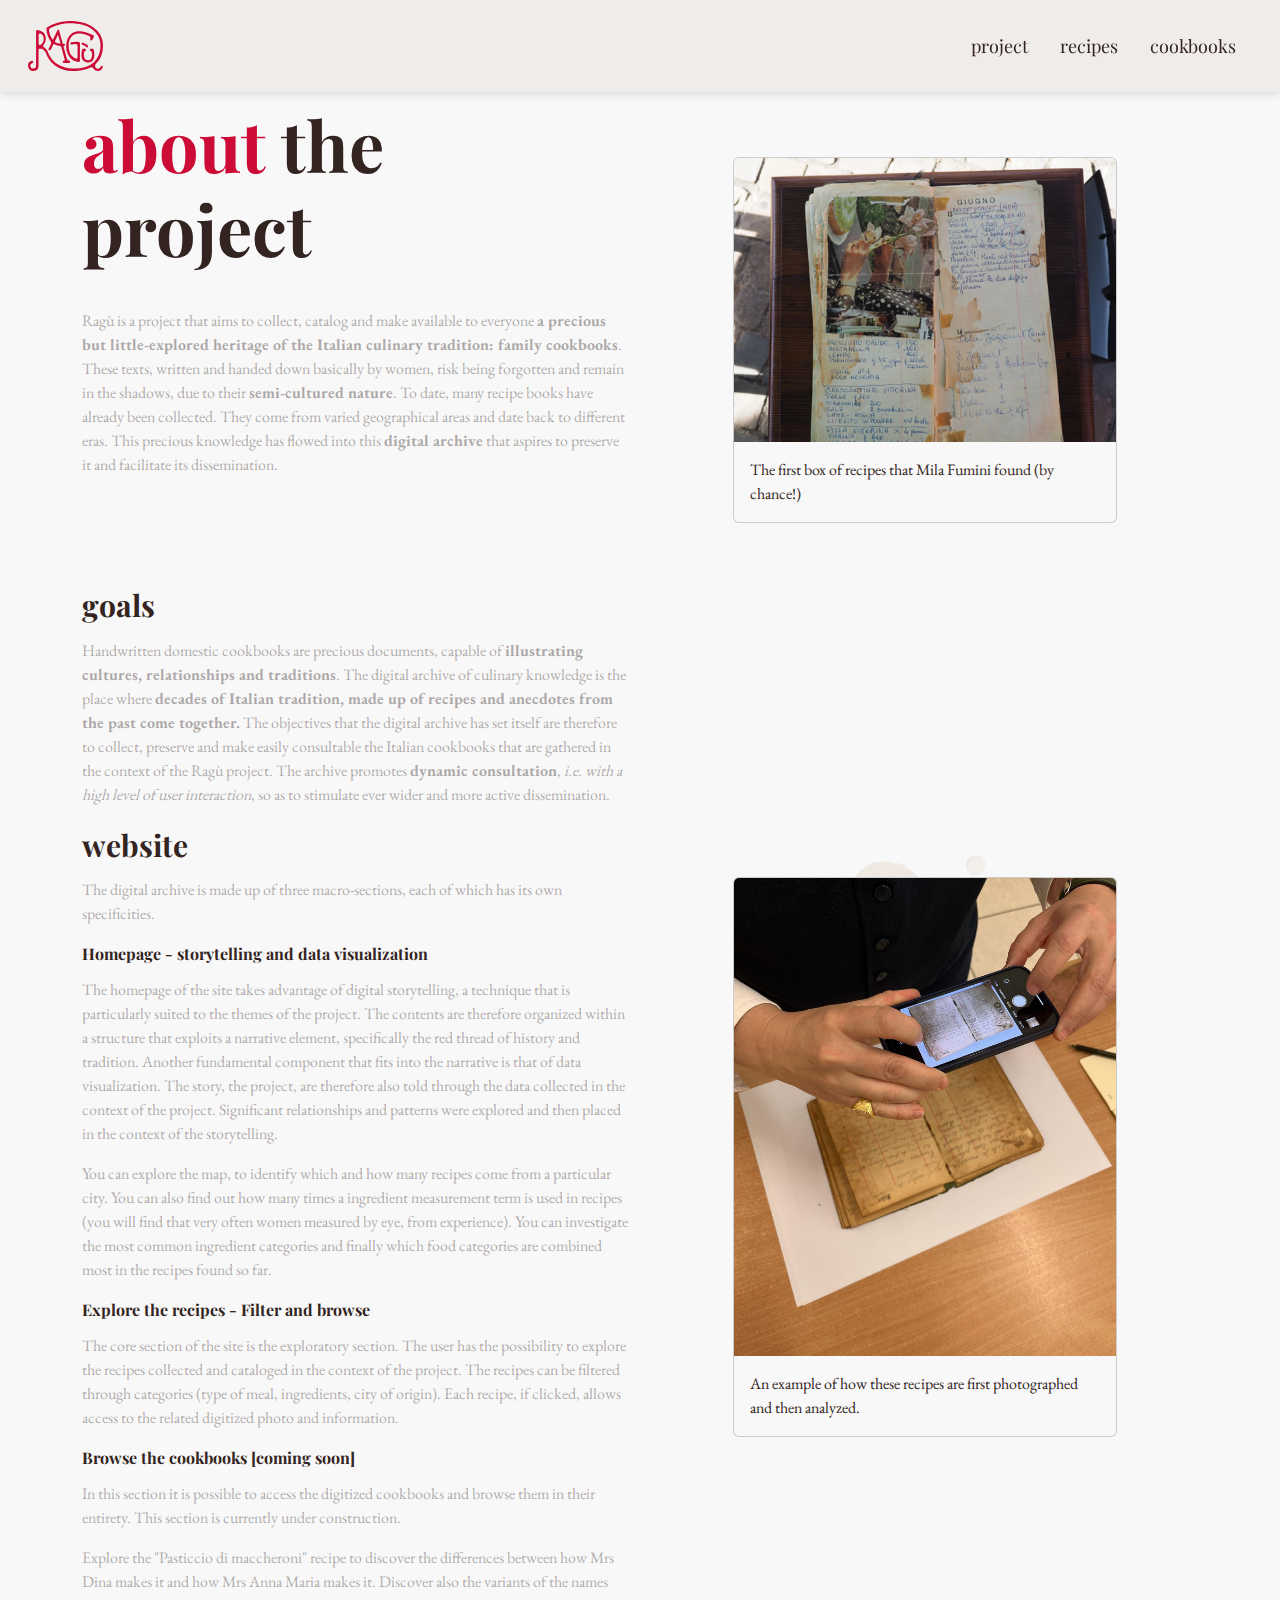
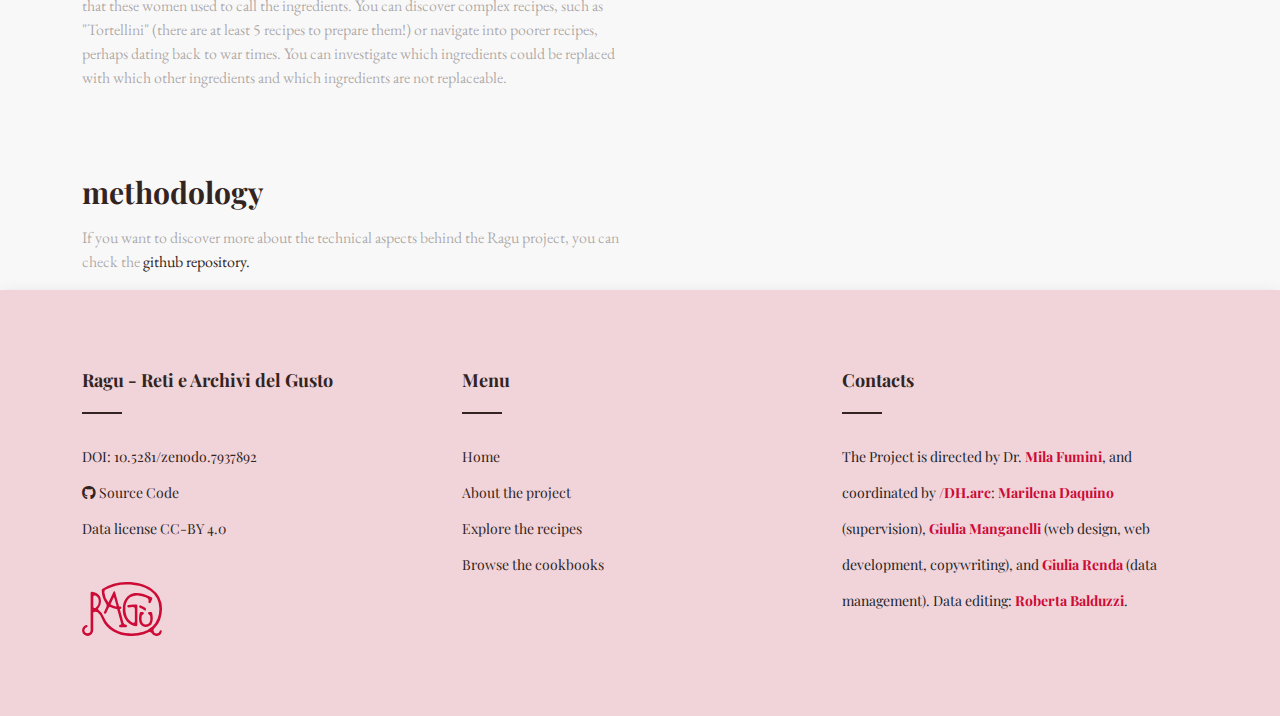
==== commit 6b07511c: "about correzione relative/related" ====
--- a/html/about.html
+++ b/html/about.html
@@ -161,7 +161,7 @@
                         <p id="about_p" class="reveal">The core section of the site is the exploratory section. The user
                             has the possibility to explore the recipes collected and cataloged in the context of the
                             project. The recipes can be filtered through categories (type of meal, ingredients, city of
-                            origin). Each recipe, if clicked, allows access to the relative digitized photo and
+                            origin). Each recipe, if clicked, allows access to the related digitized photo and
                             information.
 
 
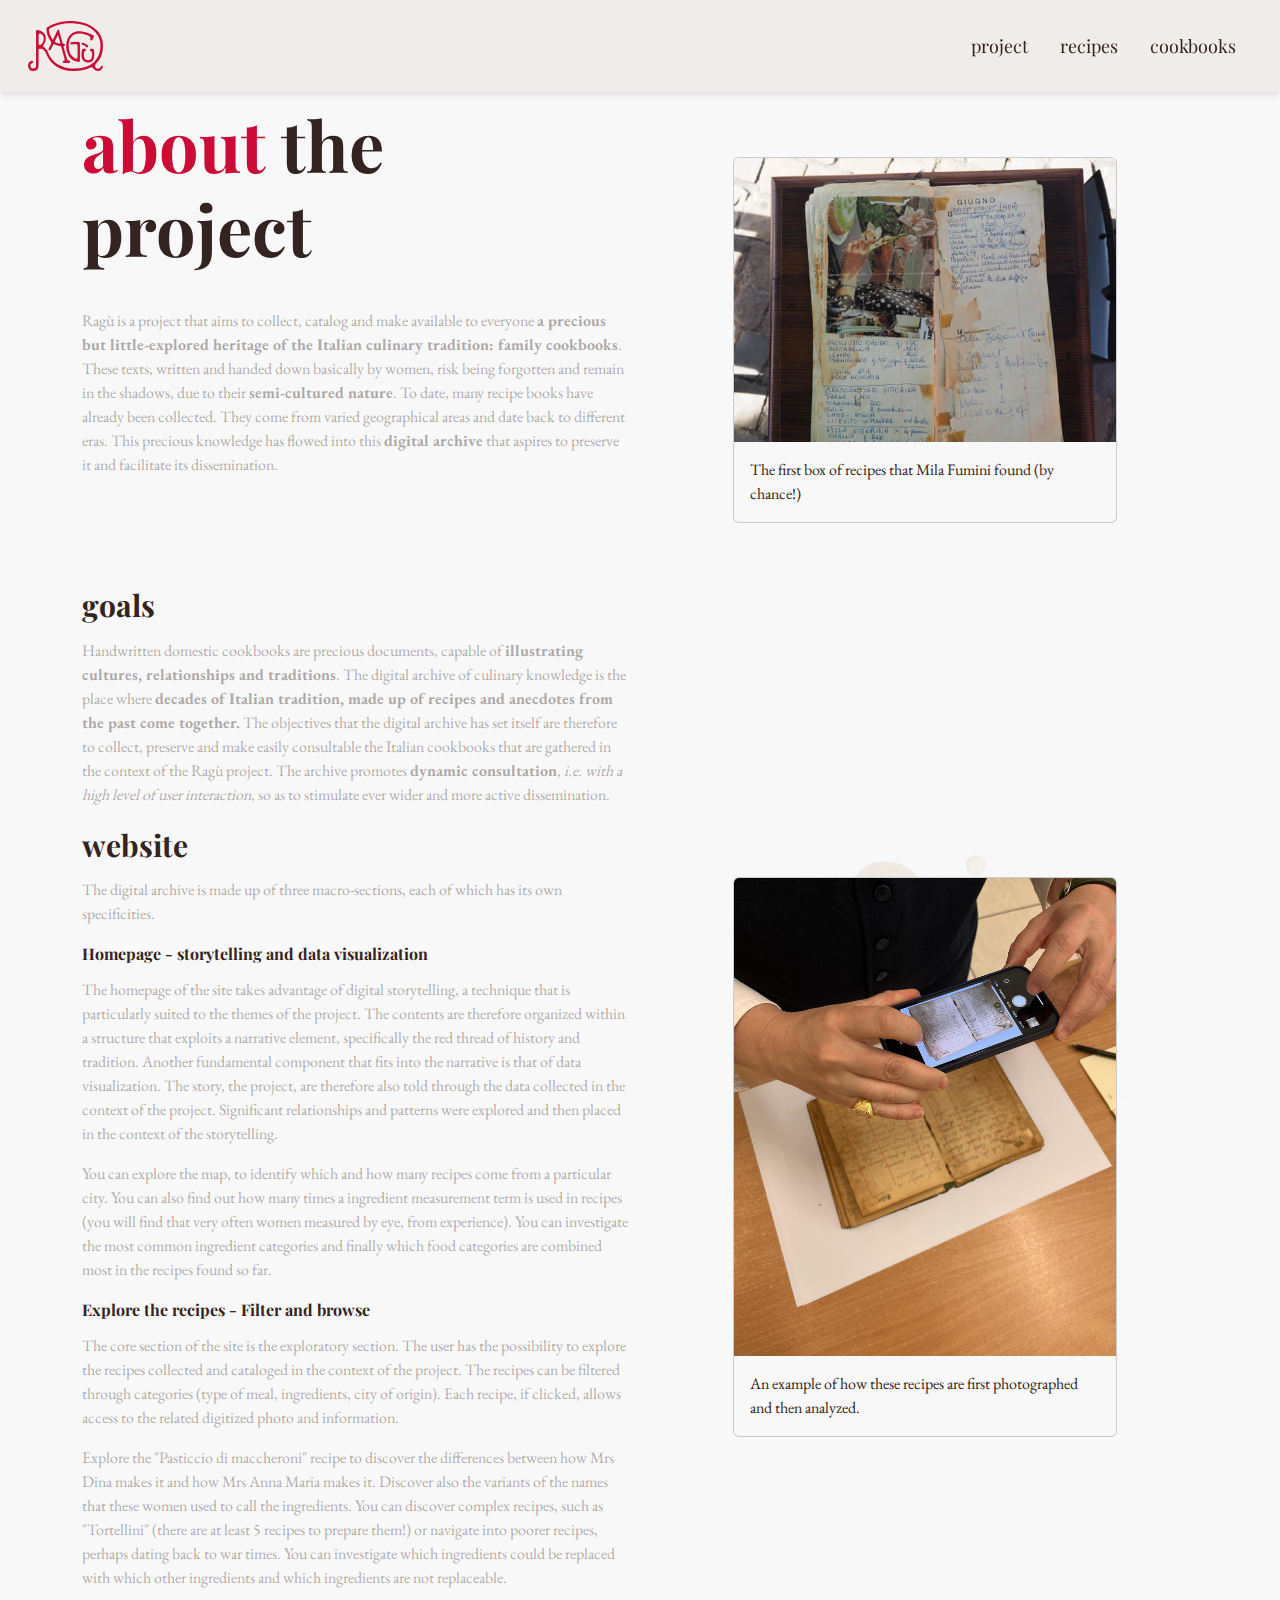
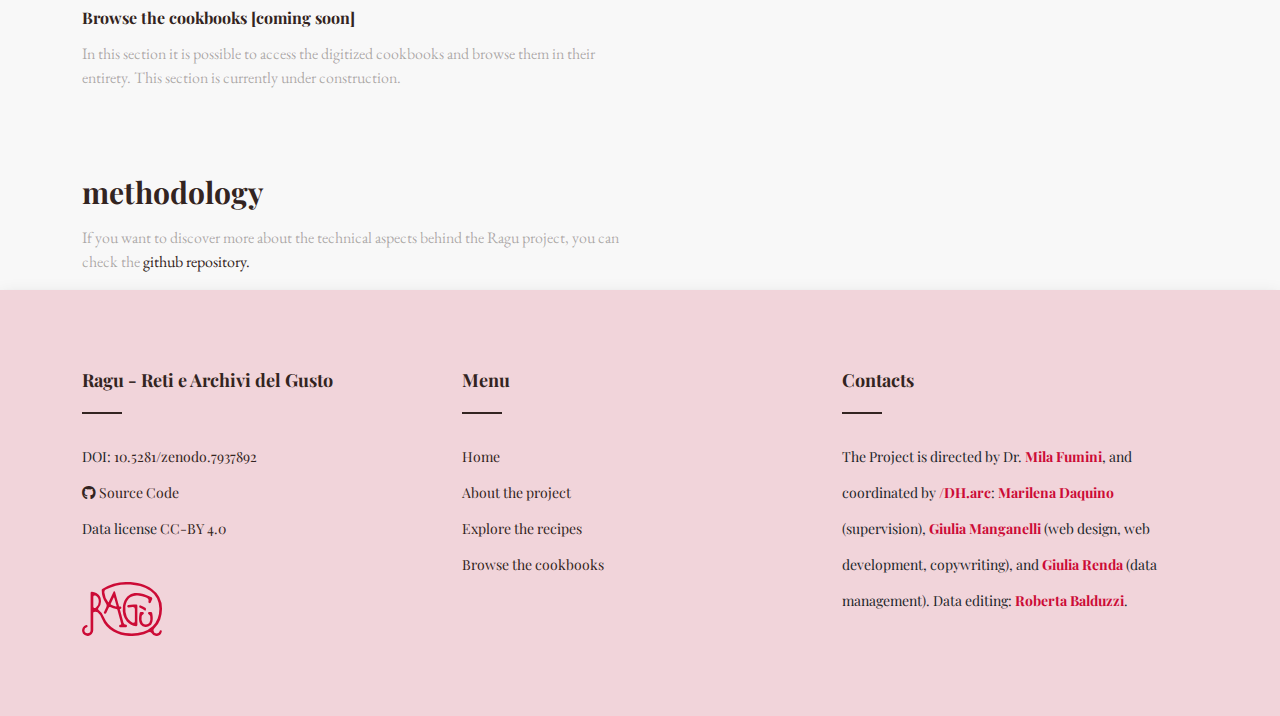
==== commit 60204070: "about correzione paragrafo" ====
--- a/html/about.html
+++ b/html/about.html
@@ -156,21 +156,12 @@
                             experience). You can investigate the most common ingredient categories and finally which
                             food categories are combined most in the recipes found so far.</p>
                         <h7 id="h7_par">Explore the recipes - Filter and browse
-
                         </h7>
                         <p id="about_p" class="reveal">The core section of the site is the exploratory section. The user
                             has the possibility to explore the recipes collected and cataloged in the context of the
                             project. The recipes can be filtered through categories (type of meal, ingredients, city of
                             origin). Each recipe, if clicked, allows access to the related digitized photo and
                             information.
-
-
-                        </p>
-                        <h7 id="h7_par">Browse the cookbooks [coming soon]
-
-                        </h7>
-                        <p id="about_p" class="reveal">In this section it is possible to access the digitized cookbooks
-                            and browse them in their entirety. This section is currently under construction.
                         </p>
                         <p id="about_p" class="reveal">Explore the "Pasticcio di maccheroni" recipe to discover the
                             differences between how Mrs Dina makes it and how Mrs Anna Maria makes it. Discover also the
@@ -179,6 +170,13 @@
                             navigate into poorer recipes, perhaps dating back to war times. You can investigate which
                             ingredients could be replaced with which other ingredients and which ingredients are not
                             replaceable.</p>
+                        <h7 id="h7_par">Browse the cookbooks [coming soon]
+
+                        </h7>
+                        <p id="about_p" class="reveal">In this section it is possible to access the digitized cookbooks
+                            and browse them in their entirety. This section is currently under construction.
+                        </p>
+
                     </div>
 
                 </div>
